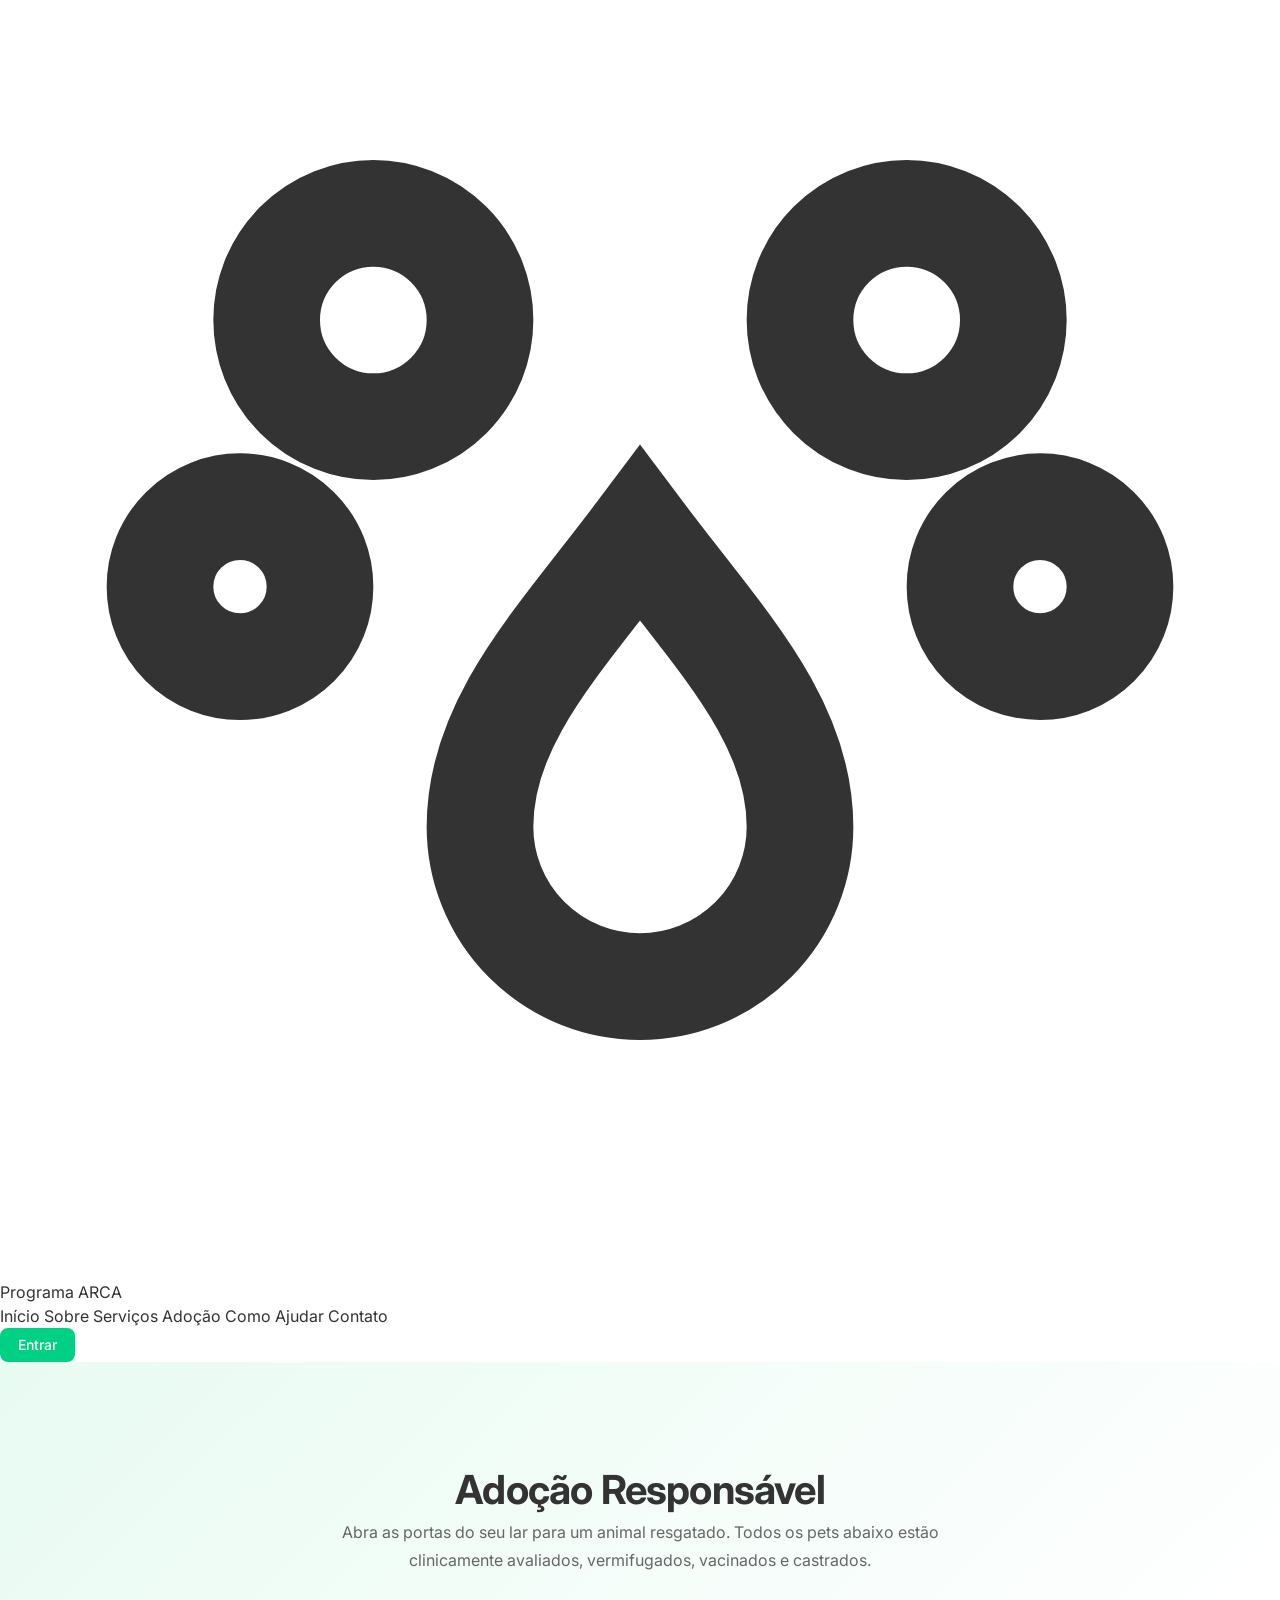
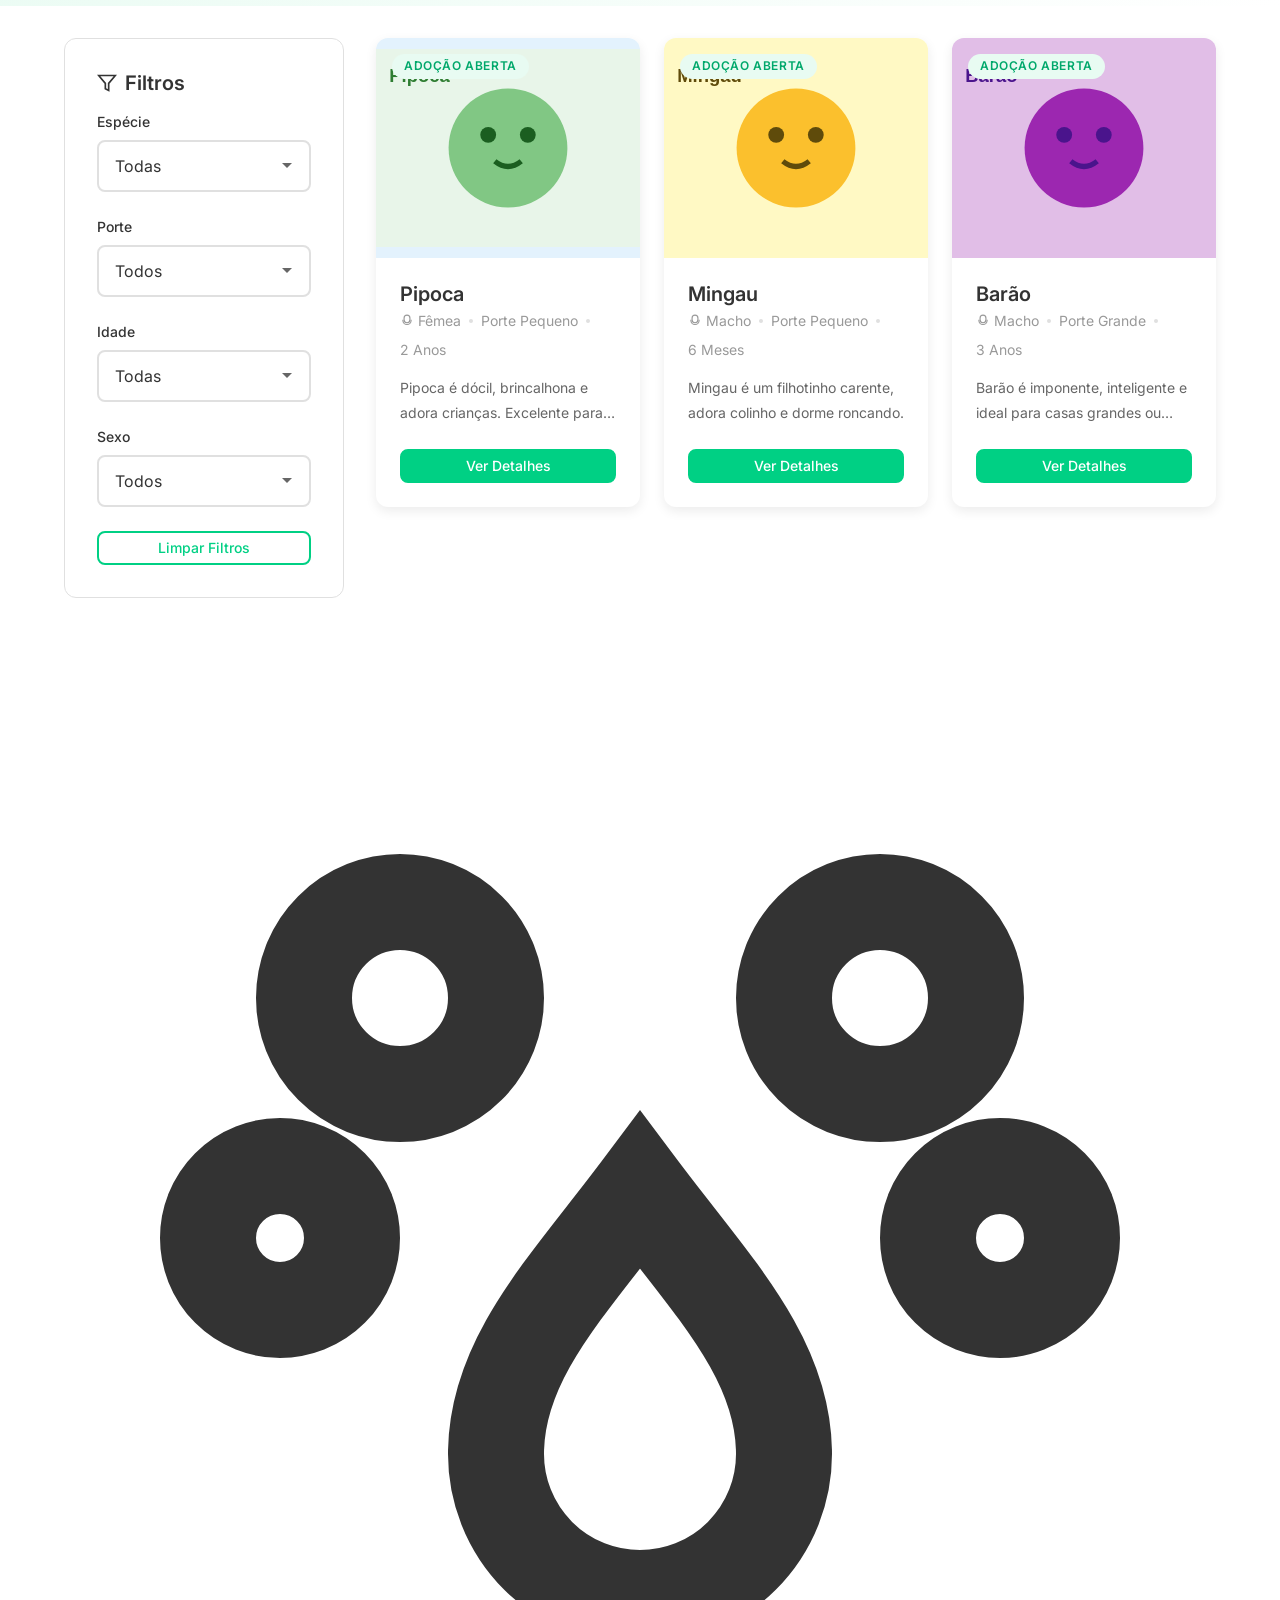
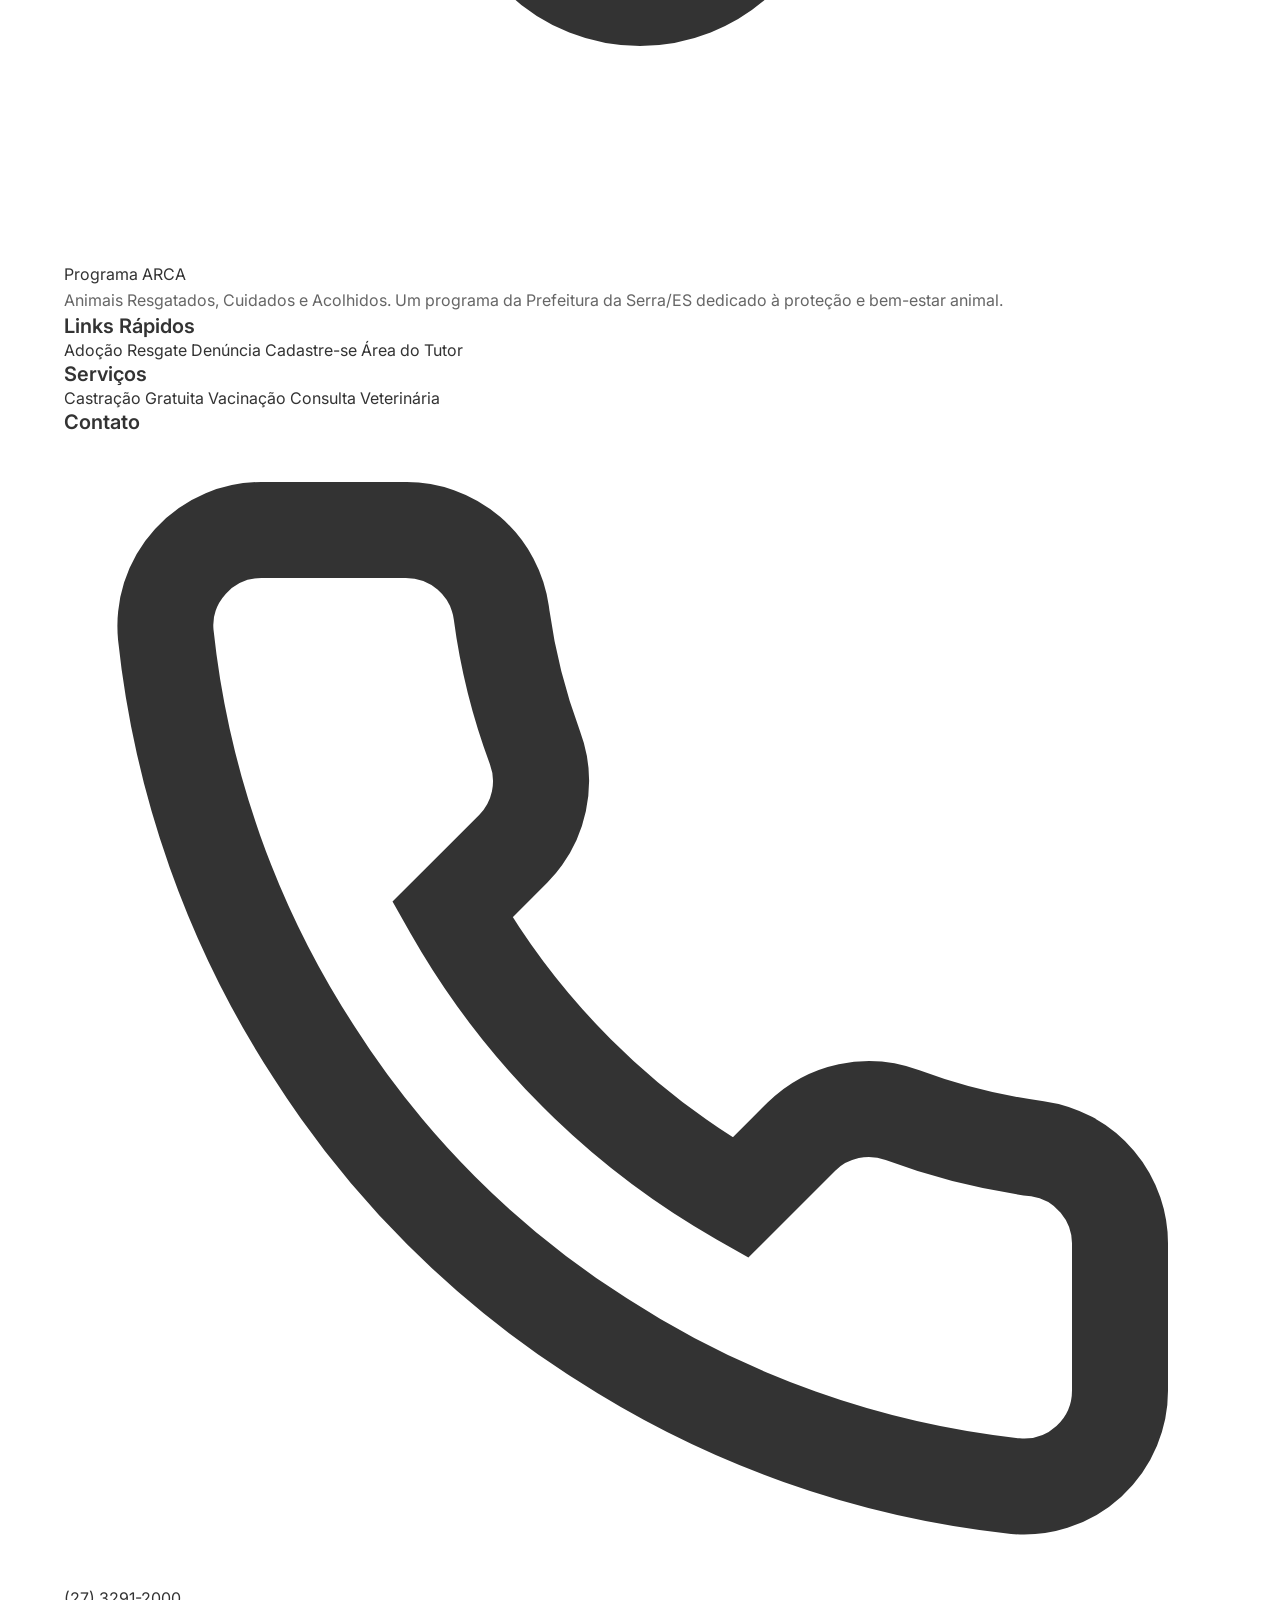
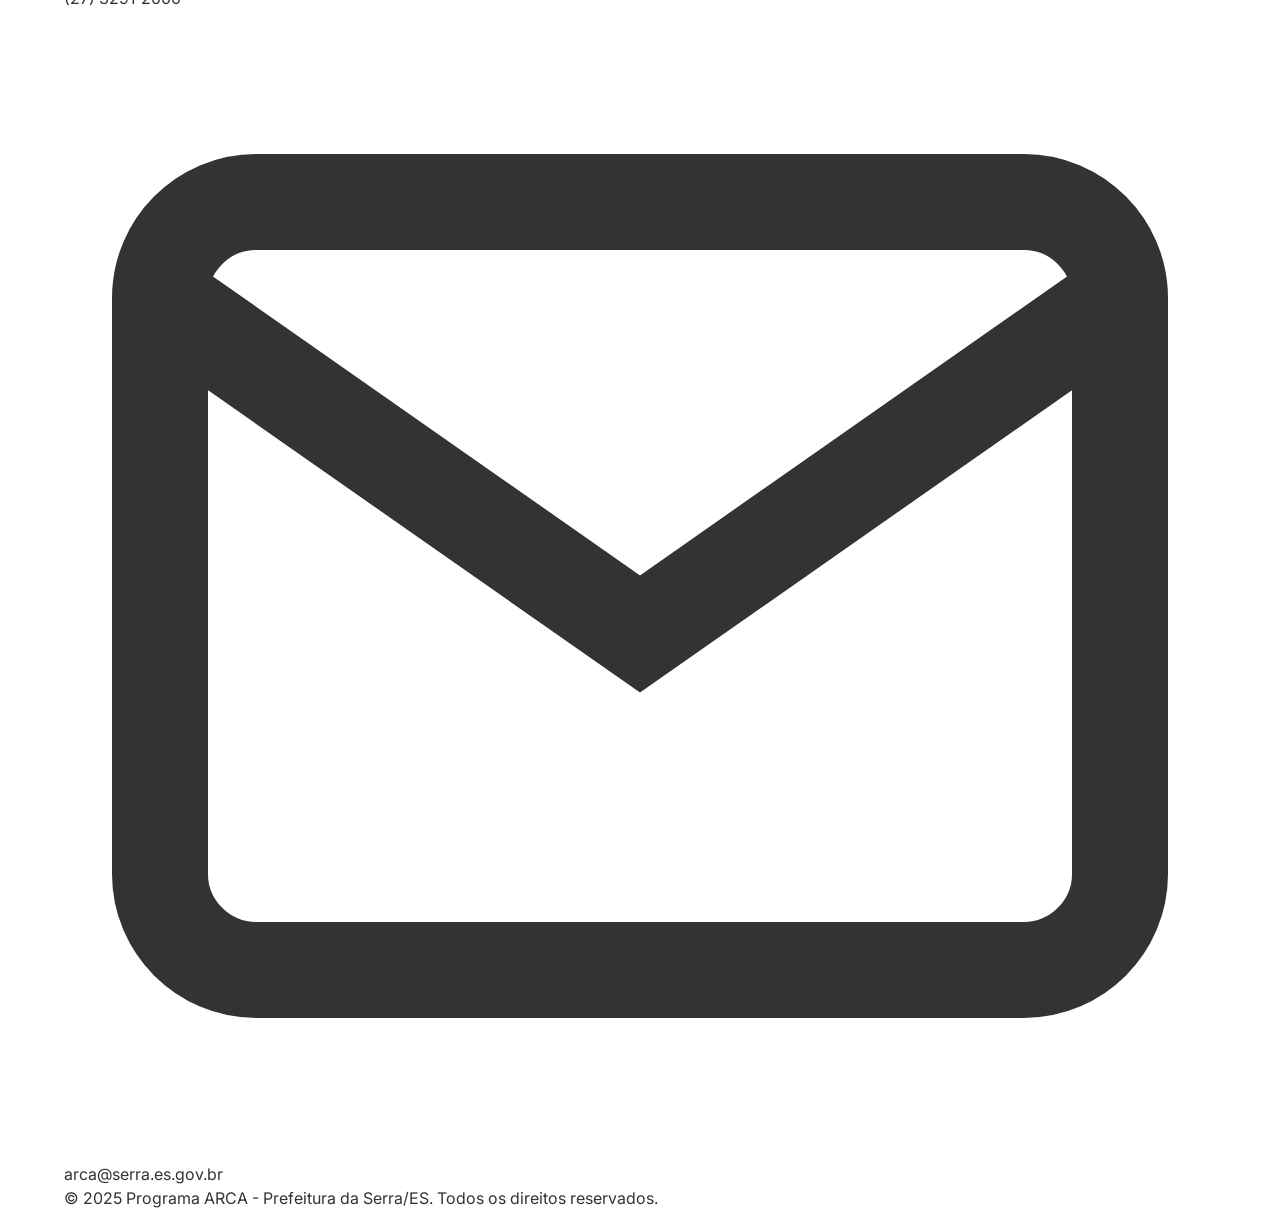
==== adocao.html @ 08a7143a "." ====
<!DOCTYPE html>
<html lang="pt-BR">
<head>
  <meta charset="UTF-8">
  <meta name="viewport" content="width=device-width, initial-scale=1.0">
  <meta name="description" content="Encontre seu novo melhor amigo no Programa ARCA. Veja cães e gatos disponíveis para adoção responsável na Serra/ES.">
  <title>Adoção Responsável - Programa ARCA</title>

  <!-- Google Fonts -->
  <link rel="preconnect" href="https://fonts.googleapis.com">
  <link rel="preconnect" href="https://fonts.gstatic.com" crossorigin>
  <link href="https://fonts.googleapis.com/css2?family=Inter:wght@300;400;500;600;700;800&display=swap" rel="stylesheet">

  <!-- Stylesheets -->
  <link rel="stylesheet" href="css/style.css">
  <link rel="stylesheet" href="css/components.css">
  <link rel="stylesheet" href="css/responsive.css">

  <style>
    /* Custom styles for adoption catalog */
    .adoption-hero {
      padding-top: calc(var(--header-height) + var(--space-xl));
      padding-bottom: var(--space-xl);
      background: linear-gradient(135deg, var(--color-primary-50) 0%, #FFFFFF 100%);
      text-align: center;
    }

    .adoption-container {
      display: flex;
      gap: var(--space-xl);
      padding: var(--space-xl) 0;
    }

    .adoption-sidebar {
      width: 280px;
      flex-shrink: 0;
      position: sticky;
      top: calc(var(--header-height) + var(--space-md));
      height: fit-content;
    }

    .adoption-main {
      flex: 1;
    }

    .adoption-grid {
      display: grid;
      grid-template-columns: repeat(3, 1fr);
      gap: var(--space-lg);
    }

    /* Modal Gallery */
    .modal-gallery {
      display: grid;
      grid-template-columns: 3fr 1fr;
      gap: var(--space-md);
      margin-bottom: var(--space-lg);
    }

    .modal-gallery__main img {
      width: 100%;
      height: 320px;
      object-fit: cover;
      border-radius: var(--radius-lg);
    }

    .modal-gallery__thumbs {
      display: flex;
      flex-direction: column;
      gap: var(--space-sm);
    }

    .modal-gallery__thumb {
      width: 100%;
      height: 72px;
      object-fit: cover;
      border-radius: var(--radius-md);
      cursor: pointer;
      border: 2px solid transparent;
      transition: border-color var(--transition-fast);
    }

    .modal-gallery__thumb:hover,
    .modal-gallery__thumb.active {
      border-color: var(--color-primary);
    }

    .modal-pet-details {
      display: flex;
      flex-direction: column;
      gap: var(--space-xs);
      margin-bottom: var(--space-lg);
    }

    .modal-pet-tags {
      display: flex;
      gap: var(--space-sm);
      margin-top: var(--space-xs);
    }

    @media (max-width: 1024px) {
      .adoption-grid {
        grid-template-columns: repeat(2, 1fr);
      }
    }

    @media (max-width: 768px) {
      .adoption-container {
        flex-direction: column;
      }
      .adoption-sidebar {
        width: 100%;
        position: static;
      }
      .adoption-grid {
        grid-template-columns: 1fr;
      }
    }
  </style>
</head>
<body>

  <!-- ==================== NAVBAR ==================== -->
  <nav class="nav scrolled" id="navbar" aria-label="Navegação principal">
    <div class="nav__container">
      <a href="index.html" class="nav__logo" aria-label="Programa ARCA - Página Inicial">
        <div class="nav__logo-icon">
          <svg viewBox="0 0 24 24" fill="none" stroke="currentColor" stroke-width="2">
            <path d="M12 10c-1.5 2-3 3.5-3 5.5a3 3 0 1 0 6 0c0-2-1.5-3.5-3-5.5z"/>
            <circle cx="7" cy="6" r="2"/><circle cx="17" cy="6" r="2"/>
            <circle cx="4.5" cy="11" r="1.5"/><circle cx="19.5" cy="11" r="1.5"/>
          </svg>
        </div>
        Programa <span>ARCA</span>
      </a>

      <div class="nav__menu" id="navMenu" role="navigation">
        <a href="index.html" class="nav__link">Início</a>
        <a href="index.html#sobre" class="nav__link">Sobre</a>
        <a href="index.html#servicos" class="nav__link">Serviços</a>
        <a href="adocao.html" class="nav__link active">Adoção</a>
        <a href="index.html#como-ajudar" class="nav__link">Como Ajudar</a>
        <a href="index.html#contato" class="nav__link">Contato</a>
      </div>

      <div class="nav__actions">
        <a href="login.html" class="btn btn-primary btn-sm" id="btnEntrar">Entrar</a>
        <button class="nav__hamburger" id="hamburgerBtn" aria-label="Abrir menu" aria-expanded="false">
          <span></span>
          <span></span>
          <span></span>
        </button>
      </div>
    </div>
    <div class="nav__menu-overlay" id="menuOverlay"></div>
  </nav>

  <!-- ==================== HERO ==================== -->
  <section class="adoption-hero">
    <div class="container animate-fade-in-up">
      <h1 style="font-size: 2.5rem; margin-bottom: var(--space-xs);">Adoção Responsável</h1>
      <p style="color: var(--color-text-light); max-width: 600px; margin: 0 auto;">
        Abra as portas do seu lar para um animal resgatado. Todos os pets abaixo estão clinicamente avaliados, vermifugados, vacinados e castrados.
      </p>
    </div>
  </section>

  <!-- ==================== ADOPTION CATALOG ==================== -->
  <div class="container">
    <div class="adoption-container">
      
      <!-- FILTERS SIDEBAR -->
      <aside class="adoption-sidebar">
        <div class="card card--bordered">
          <h3 style="font-size: 1.25rem; margin-bottom: var(--space-md); display: flex; align-items: center; gap: 8px;">
            <svg viewBox="0 0 24 24" fill="none" stroke="currentColor" stroke-width="2" width="20" height="20"><polygon points="22 3 2 3 10 12.46 10 19 14 21 14 12.46 22 3"/></svg>
            Filtros
          </h3>

          <form id="filterForm">
            <!-- Espécie -->
            <div class="form-group">
              <label for="filterSpecies" class="form-label">Espécie</label>
              <select id="filterSpecies" class="form-select">
                <option value="">Todas</option>
                <option value="Cão">Cães</option>
                <option value="Gato">Gatos</option>
              </select>
            </div>

            <!-- Porte -->
            <div class="form-group">
              <label for="filterSize" class="form-label">Porte</label>
              <select id="filterSize" class="form-select">
                <option value="">Todos</option>
                <option value="Pequeno">Pequeno</option>
                <option value="Médio">Médio</option>
                <option value="Grande">Grande</option>
              </select>
            </div>

            <!-- Idade -->
            <div class="form-group">
              <label for="filterAge" class="form-label">Idade</label>
              <select id="filterAge" class="form-select">
                <option value="">Todas</option>
                <option value="Filhote">Filhote (até 1 ano)</option>
                <option value="Adulto">Adulto (1 a 7 anos)</option>
                <option value="Idoso">Sênior (mais de 7 anos)</option>
              </select>
            </div>

            <!-- Sexo -->
            <div class="form-group">
              <label for="filterGender" class="form-label">Sexo</label>
              <select id="filterGender" class="form-select">
                <option value="">Todos</option>
                <option value="Macho">Macho</option>
                <option value="Fêmea">Fêmea</option>
              </select>
            </div>

            <button type="button" id="clearFiltersBtn" class="btn btn-outline btn-block btn-sm">
              Limpar Filtros
            </button>
          </form>
        </div>
      </aside>

      <!-- PETS LIST -->
      <main class="adoption-main">
        <div class="adoption-grid" id="petGrid">
          <!-- Mock Pet 1 -->
          <div class="pet-card reveal" data-species="Cão" data-size="Pequeno" data-age="Adulto" data-gender="Fêmea">
            <div class="pet-card__image-wrapper">
              <span class="badge badge--success pet-card__badge">Adoção Aberta</span>
              <!-- Embedded SVG Dog illustration placeholder for visual excellence -->
              <svg class="pet-card__image" viewBox="0 0 200 150" style="background: #E3F2FD;" width="100%">
                <rect width="100%" height="100%" fill="#E8F5E9"/>
                <circle cx="100" cy="75" r="45" fill="#81C784"/>
                <!-- Pet Face sketch -->
                <circle cx="85" cy="65" r="6" fill="#1B5E20"/>
                <circle cx="115" cy="65" r="6" fill="#1B5E20"/>
                <path d="M90 85 q10 8 20 0" stroke="#1B5E20" stroke-width="4" fill="none"/>
                <text x="10" y="25" fill="#2E7D32" font-family="sans-serif" font-weight="bold" font-size="14">Pipoca</text>
              </svg>
            </div>
            <div class="pet-card__body">
              <h3 class="pet-card__name">Pipoca</h3>
              <div class="pet-card__info">
                <div class="pet-card__info-item">
                  <svg viewBox="0 0 24 24" fill="none" stroke="currentColor" stroke-width="2"><path d="M12 2a5 5 0 0 0-5 5v3a5 5 0 0 0 10 0V7a5 5 0 0 0-5-5z"/><path d="M19 10v1a7 7 0 0 1-14 0v-1"/></svg>
                  <span>Fêmea</span>
                </div>
                <div class="pet-card__info-divider"></div>
                <div class="pet-card__info-item"><span>Porte Pequeno</span></div>
                <div class="pet-card__info-divider"></div>
                <div class="pet-card__info-item"><span>2 Anos</span></div>
              </div>
              <p class="pet-card__desc">Pipoca é dócil, brincalhona e adora crianças. Excelente para apartamentos.</p>
              <div class="pet-card__footer">
                <button class="btn btn-primary btn-block btn-sm" onclick="showPetDetails('Pipoca', 'Cão', 'Fêmea', 'Pequeno', '2 anos', 'Dócil e sociável', 'Pipoca é extremamente ativa, adora correr no parque e se dá muito bem com outros animais de estimação. Ela foi resgatada no Parque Residencial Laranjeiras e espera uma família amorosa.')">
                  Ver Detalhes
                </button>
              </div>
            </div>
          </div>

          <!-- Mock Pet 2 -->
          <div class="pet-card reveal" data-species="Gato" data-size="Pequeno" data-age="Filhote" data-gender="Macho">
            <div class="pet-card__image-wrapper">
              <span class="badge badge--success pet-card__badge">Adoção Aberta</span>
              <svg class="pet-card__image" viewBox="0 0 200 150" style="background: #FFF9C4;" width="100%">
                <rect width="100%" height="100%" fill="#FFF9C4"/>
                <circle cx="100" cy="75" r="45" fill="#FBC02D"/>
                <circle cx="85" cy="65" r="6" fill="#5F4B0B"/>
                <circle cx="115" cy="65" r="6" fill="#5F4B0B"/>
                <path d="M90 85 q10 8 20 0" stroke="#5F4B0B" stroke-width="4" fill="none"/>
                <text x="10" y="25" fill="#5F4B0B" font-family="sans-serif" font-weight="bold" font-size="14">Mingau</text>
              </svg>
            </div>
            <div class="pet-card__body">
              <h3 class="pet-card__name">Mingau</h3>
              <div class="pet-card__info">
                <div class="pet-card__info-item">
                  <svg viewBox="0 0 24 24" fill="none" stroke="currentColor" stroke-width="2"><path d="M12 2a5 5 0 0 0-5 5v3a5 5 0 0 0 10 0V7a5 5 0 0 0-5-5z"/><path d="M19 10v1a7 7 0 0 1-14 0v-1"/></svg>
                  <span>Macho</span>
                </div>
                <div class="pet-card__info-divider"></div>
                <div class="pet-card__info-item"><span>Porte Pequeno</span></div>
                <div class="pet-card__info-divider"></div>
                <div class="pet-card__info-item"><span>6 Meses</span></div>
              </div>
              <p class="pet-card__desc">Mingau é um filhotinho carente, adora colinho e dorme roncando.</p>
              <div class="pet-card__footer">
                <button class="btn btn-primary btn-block btn-sm" onclick="showPetDetails('Mingau', 'Gato', 'Macho', 'Pequeno', '6 meses', 'Carinhoso e brincalhão', 'Mingau foi abandonado perto da Prefeitura e acolhido pela equipe. Ele ama brinquedos de barbante e sachê de salmão.')">
                  Ver Detalhes
                </button>
              </div>
            </div>
          </div>

          <!-- Mock Pet 3 -->
          <div class="pet-card reveal" data-species="Cão" data-size="Grande" data-age="Adulto" data-gender="Macho">
            <div class="pet-card__image-wrapper">
              <span class="badge badge--success pet-card__badge">Adoção Aberta</span>
              <svg class="pet-card__image" viewBox="0 0 200 150" style="background: #E1BEE7;" width="100%">
                <rect width="100%" height="100%" fill="#E1BEE7"/>
                <circle cx="100" cy="75" r="45" fill="#9C27B0"/>
                <circle cx="85" cy="65" r="6" fill="#4A148C"/>
                <circle cx="115" cy="65" r="6" fill="#4A148C"/>
                <path d="M90 85 q10 8 20 0" stroke="#4A148C" stroke-width="4" fill="none"/>
                <text x="10" y="25" fill="#4A148C" font-family="sans-serif" font-weight="bold" font-size="14">Barão</text>
              </svg>
            </div>
            <div class="pet-card__body">
              <h3 class="pet-card__name">Barão</h3>
              <div class="pet-card__info">
                <div class="pet-card__info-item">
                  <svg viewBox="0 0 24 24" fill="none" stroke="currentColor" stroke-width="2"><path d="M12 2a5 5 0 0 0-5 5v3a5 5 0 0 0 10 0V7a5 5 0 0 0-5-5z"/><path d="M19 10v1a7 7 0 0 1-14 0v-1"/></svg>
                  <span>Macho</span>
                </div>
                <div class="pet-card__info-divider"></div>
                <div class="pet-card__info-item"><span>Porte Grande</span></div>
                <div class="pet-card__info-divider"></div>
                <div class="pet-card__info-item"><span>3 Anos</span></div>
              </div>
              <p class="pet-card__desc">Barão é imponente, inteligente e ideal para casas grandes ou chácaras. Muito protetor.</p>
              <div class="pet-card__footer">
                <button class="btn btn-primary btn-block btn-sm" onclick="showPetDetails('Barão', 'Cão', 'Macho', 'Grande', '3 anos', 'Protetor e leal', 'Barão é dócil com a família, mas muito atento. Ele precisa de espaço para correr e gastar energia.')">
                  Ver Detalhes
                </button>
              </div>
            </div>
          </div>
        </div>
      </main>

    </div>
  </div>

  <!-- ==================== DETAIL PET MODAL ==================== -->
  <div class="modal-overlay" id="petModal">
    <div class="modal modal--lg">
      <div class="modal__header">
        <h3 class="modal__title" id="modalPetName">Pipoca</h3>
        <button class="modal__close" data-modal-close="petModal" aria-label="Fechar modal">&times;</button>
      </div>
      <div class="modal__body">
        <!-- Gallery -->
        <div class="modal-gallery">
          <div class="modal-gallery__main">
            <!-- Simulated premium pet illustration -->
            <svg id="modalPetIllustration" viewBox="0 0 400 300" style="background: #E8F5E9; border-radius: var(--radius-lg); width: 100%; height: 300px;">
              <rect width="100%" height="100%" fill="#E8F5E9"/>
              <circle cx="200" cy="150" r="80" fill="#81C784"/>
              <circle cx="170" cy="130" r="10" fill="#1B5E20"/>
              <circle cx="230" cy="130" r="10" fill="#1B5E20"/>
              <path d="M180 170 q20 15 40 0" stroke="#1B5E20" stroke-width="6" fill="none"/>
            </svg>
          </div>
          <div class="modal-gallery__thumbs">
            <svg class="modal-gallery__thumb active" viewBox="0 0 100 80" style="background: #C8F5E5;"><circle cx="50" cy="40" r="20" fill="#00D084"/></svg>
            <svg class="modal-gallery__thumb" viewBox="0 0 100 80" style="background: #C8F5E5;"><circle cx="50" cy="40" r="20" fill="#00A86B"/></svg>
            <svg class="modal-gallery__thumb" viewBox="0 0 100 80" style="background: #C8F5E5;"><circle cx="50" cy="40" r="20" fill="#5B9FED"/></svg>
          </div>
        </div>

        <!-- Info details -->
        <div class="modal-pet-details">
          <div class="modal-pet-tags">
            <span class="badge badge--info" id="modalPetSpecies">Espécie: Cão</span>
            <span class="badge badge--success" id="modalPetGender">Sexo: Fêmea</span>
            <span class="badge badge--warning" id="modalPetSize">Porte: Pequeno</span>
            <span class="badge badge--neutral" id="modalPetAge">Idade: 2 Anos</span>
          </div>
          <p style="margin-top: var(--space-md); font-weight: var(--font-weight-semibold);" id="modalPetBehavior">Temperamento: Brincalhão</p>
          <p id="modalPetLongDesc" style="color: var(--color-text-light); line-height: 1.6;">
            Pipoca é dócil, brincalhona e adora crianças. Excelente para apartamentos. Ela foi resgatada no Parque Residencial Laranjeiras.
          </p>
        </div>

        <hr style="border: 0; border-top: 1px solid var(--color-border-light); margin-bottom: var(--space-lg);">

        <!-- Lead Form -->
        <form id="interestForm" novalidate>
          <h4 style="margin-bottom: var(--space-md);">Manifestar Interesse na Adoção</h4>
          
          <div class="form-row">
            <div class="form-group">
              <label for="interestName" class="form-label">Seu Nome Completo <span class="required">*</span></label>
              <input type="text" id="interestName" class="form-input" placeholder="Seu nome" required>
              <div class="form-error"></div>
            </div>
            <div class="form-group">
              <label for="interestPhone" class="form-label">Telefone de Contato <span class="required">*</span></label>
              <input type="text" id="interestPhone" data-validate="phone" class="form-input" placeholder="(27) 99999-9999" required>
              <div class="form-error"></div>
            </div>
          </div>

          <div class="form-group">
            <label for="interestMessage" class="form-label">Por que você quer adotar este animal? <span class="required">*</span></label>
            <textarea id="interestMessage" class="form-textarea" placeholder="Conte-nos um pouco sobre você e a futura casa do pet..." required></textarea>
            <div class="form-error"></div>
          </div>

          <button type="submit" class="btn btn-primary btn-block btn-lg" id="submitInterestBtn">
            Enviar Solicitação de Interesse
          </button>
        </form>
      </div>
    </div>
  </div>

  <!-- ==================== FOOTER ==================== -->
  <footer class="footer" id="contato" style="margin-top: var(--space-4xl);">
    <div class="container">
      <div class="footer__grid">
        <div class="footer__brand">
          <a href="index.html" class="footer__logo">
            <div class="footer__logo-icon">
              <svg viewBox="0 0 24 24" fill="none" stroke="currentColor" stroke-width="2">
                <path d="M12 10c-1.5 2-3 3.5-3 5.5a3 3 0 1 0 6 0c0-2-1.5-3.5-3-5.5z"/>
                <circle cx="7" cy="6" r="2"/><circle cx="17" cy="6" r="2"/>
                <circle cx="4.5" cy="11" r="1.5"/><circle cx="19.5" cy="11" r="1.5"/>
              </svg>
            </div>
            Programa ARCA
          </a>
          <p class="footer__desc">
            Animais Resgatados, Cuidados e Acolhidos. Um programa da Prefeitura da Serra/ES dedicado à proteção e bem-estar animal.
          </p>
        </div>
        <div>
          <h4 class="footer__heading">Links Rápidos</h4>
          <div class="footer__links">
            <a href="adocao.html" class="footer__link">Adoção</a>
            <a href="resgate.html" class="footer__link">Resgate</a>
            <a href="denuncia.html" class="footer__link">Denúncia</a>
            <a href="cadastro.html" class="footer__link">Cadastre-se</a>
            <a href="login.html" class="footer__link">Área do Tutor</a>
          </div>
        </div>
        <div>
          <h4 class="footer__heading">Serviços</h4>
          <div class="footer__links">
            <a href="agendamento.html" class="footer__link">Castração Gratuita</a>
            <a href="#" class="footer__link">Vacinação</a>
            <a href="#" class="footer__link">Consulta Veterinária</a>
          </div>
        </div>
        <div>
          <h4 class="footer__heading">Contato</h4>
          <div class="footer__contact-item">
            <svg viewBox="0 0 24 24" fill="none" stroke="currentColor" stroke-width="2"><path d="M22 16.92v3a2 2 0 0 1-2.18 2 19.79 19.79 0 0 1-8.63-3.07 19.5 19.5 0 0 1-6-6 19.79 19.79 0 0 1-3.07-8.67A2 2 0 0 1 4.11 2h3a2 2 0 0 1 2 1.72 12.84 12.84 0 0 0 .7 2.81 2 2 0 0 1-.45 2.11L8.09 9.91a16 16 0 0 0 6 6l1.27-1.27a2 2 0 0 1 2.11-.45 12.84 12.84 0 0 0 2.81.7A2 2 0 0 1 22 16.92z"/></svg>
            <span>(27) 3291-2000</span>
          </div>
          <div class="footer__contact-item">
            <svg viewBox="0 0 24 24" fill="none" stroke="currentColor" stroke-width="2"><path d="M4 4h16c1.1 0 2 .9 2 2v12c0 1.1-.9 2-2 2H4c-1.1 0-2-.9-2-2V6c0-1.1.9-2 2-2z"/><polyline points="22,6 12,13 2,6"/></svg>
            <span>arca@serra.es.gov.br</span>
          </div>
        </div>
      </div>
      <div class="footer__bottom">
        <span>&copy; 2025 Programa ARCA - Prefeitura da Serra/ES. Todos os direitos reservados.</span>
      </div>
    </div>
  </footer>

  <!-- Toast Container -->
  <div class="toast-container" id="toastContainer"></div>

  <!-- Scripts -->
  <script src="js/utils.js"></script>
  <script src="js/validation.js"></script>
  <script src="js/main.js"></script>

  <script>
    // Show Pet Details dynamically
    function showPetDetails(name, species, gender, size, age, behavior, longDesc) {
      document.getElementById('modalPetName').textContent = name;
      document.getElementById('modalPetSpecies').textContent = 'Espécie: ' + species;
      document.getElementById('modalPetGender').textContent = 'Sexo: ' + gender;
      document.getElementById('modalPetSize').textContent = 'Porte: ' + size;
      document.getElementById('modalPetAge').textContent = 'Idade: ' + age;
      document.getElementById('modalPetBehavior').textContent = 'Temperamento: ' + behavior;
      document.getElementById('modalPetLongDesc').textContent = longDesc;

      // Adjust illustration colors based on species
      const modalIllustration = document.getElementById('modalPetIllustration');
      if (species === 'Gato') {
        modalIllustration.style.background = '#FFF9C4';
        modalIllustration.innerHTML = `
          <rect width="100%" height="100%" fill="#FFF9C4"/>
          <circle cx="200" cy="150" r="80" fill="#FBC02D"/>
          <circle cx="170" cy="130" r="10" fill="#5F4B0B"/>
          <circle cx="230" cy="130" r="10" fill="#5F4B0B"/>
          <path d="M180 170 q20 15 40 0" stroke="#5F4B0B" stroke-width="6" fill="none"/>
        `;
      } else {
        modalIllustration.style.background = '#E8F5E9';
        modalIllustration.innerHTML = `
          <rect width="100%" height="100%" fill="#E8F5E9"/>
          <circle cx="200" cy="150" r="80" fill="#81C784"/>
          <circle cx="170" cy="130" r="10" fill="#1B5E20"/>
          <circle cx="230" cy="130" r="10" fill="#1B5E20"/>
          <path d="M180 170 q20 15 40 0" stroke="#1B5E20" stroke-width="6" fill="none"/>
        `;
      }

      window.openModal('petModal');
    }

    document.addEventListener('DOMContentLoaded', () => {
      // Restore logged user for details form
      const loggedUser = Utils.Storage.get('arca_user');
      if (loggedUser) {
        document.getElementById('interestName').value = loggedUser.name || '';
        document.getElementById('interestPhone').value = loggedUser.phone || '';
      }

      // Setup validations
      const interestForm = document.getElementById('interestForm');
      if (interestForm) {
        Validation.setupFormValidation(interestForm);
        
        interestForm.addEventListener('submit', (e) => {
          e.preventDefault();
          if (Validation.validateForm(interestForm)) {
            const submitBtn = document.getElementById('submitInterestBtn');
            submitBtn.classList.add('loading');

            setTimeout(() => {
              submitBtn.classList.remove('loading');
              window.closeModal('petModal');
              interestForm.reset();
              if (window.showToast) window.showToast('Solicitação de adoção enviada! Nossa equipe entrará em contato.', 'success');
            }, 1800);
          } else {
            if (window.showToast) window.showToast('Por favor, verifique se todos os campos estão preenchidos.', 'error');
          }
        });
      }

      // Filter catalog logic
      const filterSpecies = document.getElementById('filterSpecies');
      const filterSize = document.getElementById('filterSize');
      const filterAge = document.getElementById('filterAge');
      const filterGender = document.getElementById('filterGender');
      const clearFiltersBtn = document.getElementById('clearFiltersBtn');
      const petCards = document.querySelectorAll('.pet-card');

      function filterCatalog() {
        const species = filterSpecies.value.toLowerCase();
        const size = filterSize.value.toLowerCase();
        const age = filterAge.value.toLowerCase();
        const gender = filterGender.value.toLowerCase();

        petCards.forEach(card => {
          const cardSpecies = card.getAttribute('data-species').toLowerCase();
          const cardSize = card.getAttribute('data-size').toLowerCase();
          const cardAge = card.getAttribute('data-age').toLowerCase();
          const cardGender = card.getAttribute('data-gender').toLowerCase();

          let match = true;
          if (species && cardSpecies !== species) match = false;
          if (size && cardSize !== size) match = false;
          if (age && cardAge !== age) match = false;
          if (gender && cardGender !== gender) match = false;

          card.style.display = match ? '' : 'none';
        });
      }

      [filterSpecies, filterSize, filterAge, filterGender].forEach(el => {
        el.addEventListener('change', filterCatalog);
      });

      if (clearFiltersBtn) {
        clearFiltersBtn.addEventListener('click', () => {
          filterSpecies.value = '';
          filterSize.value = '';
          filterAge.value = '';
          filterGender.value = '';
          filterCatalog();
        });
      }
    });
  </script>
</body>
</html>
---- css/style.css ----
/* =============================================
   PROGRAMA ARCA - Design System / Global Styles
   ============================================= */

/* ---------- Google Fonts ---------- */
@import url('https://fonts.googleapis.com/css2?family=Inter:wght@300;400;500;600;700;800&display=swap');

/* ---------- CSS Variables ---------- */
:root {
  /* Primary Colors */
  --color-primary: #00D084;
  --color-primary-dark: #00A86B;
  --color-primary-light: #C8F5E5;
  --color-primary-50: #E8FBF2;

  /* Secondary Colors */
  --color-secondary: #5B9FED;
  --color-secondary-dark: #3A7FD5;
  --color-secondary-light: #E3F2FD;

  /* Neutrals */
  --color-text: #333333;
  --color-text-light: #666666;
  --color-text-muted: #999999;
  --color-bg: #FFFFFF;
  --color-bg-light: #F5F5F5;
  --color-bg-alt: #FAFAFA;
  --color-border: #E0E0E0;
  --color-border-light: #F0F0F0;

  /* Status Colors */
  --color-success: #00D084;
  --color-warning: #FFB020;
  --color-error: #E53E3E;
  --color-info: #5B9FED;

  /* Urgent */
  --color-danger: #E53E3E;
  --color-danger-dark: #C53030;
  --color-danger-light: #FFF5F5;

  /* Typography */
  --font-family: 'Inter', 'Segoe UI', system-ui, -apple-system, sans-serif;
  --font-size-xs: 0.75rem;    /* 12px */
  --font-size-sm: 0.875rem;   /* 14px */
  --font-size-base: 1rem;     /* 16px */
  --font-size-lg: 1.125rem;   /* 18px */
  --font-size-xl: 1.25rem;    /* 20px */
  --font-size-2xl: 1.5rem;    /* 24px */
  --font-size-3xl: 2.25rem;   /* 36px */
  --font-size-4xl: 3rem;      /* 48px */

  --font-weight-light: 300;
  --font-weight-regular: 400;
  --font-weight-medium: 500;
  --font-weight-semibold: 600;
  --font-weight-bold: 700;
  --font-weight-extrabold: 800;

  --line-height-tight: 1.2;
  --line-height-normal: 1.5;
  --line-height-relaxed: 1.75;

  /* Spacing */
  --space-xs: 4px;
  --space-sm: 8px;
  --space-md: 16px;
  --space-lg: 24px;
  --space-xl: 32px;
  --space-2xl: 48px;
  --space-3xl: 64px;
  --space-4xl: 80px;
  --space-section: 80px;

  /* Border Radius */
  --radius-sm: 4px;
  --radius-md: 8px;
  --radius-lg: 12px;
  --radius-xl: 16px;
  --radius-2xl: 24px;
  --radius-full: 9999px;

  /* Shadows */
  --shadow-sm: 0 1px 3px rgba(0, 0, 0, 0.06);
  --shadow-md: 0 4px 12px rgba(0, 0, 0, 0.08);
  --shadow-lg: 0 8px 24px rgba(0, 0, 0, 0.12);
  --shadow-xl: 0 12px 40px rgba(0, 0, 0, 0.16);

  /* Transitions */
  --transition-fast: 150ms ease;
  --transition-base: 250ms ease;
  --transition-slow: 400ms ease;

  /* Z-index layers */
  --z-dropdown: 100;
  --z-sticky: 200;
  --z-overlay: 300;
  --z-modal: 400;
  --z-toast: 500;

  /* Layout */
  --container-max: 1200px;
  --sidebar-width: 260px;
  --header-height: 72px;
}

/* ---------- Reset / Normalize ---------- */
*,
*::before,
*::after {
  margin: 0;
  padding: 0;
  box-sizing: border-box;
}

html {
  font-size: 16px;
  scroll-behavior: smooth;
  -webkit-text-size-adjust: 100%;
}

body {
  font-family: var(--font-family);
  font-size: var(--font-size-base);
  font-weight: var(--font-weight-regular);
  line-height: var(--line-height-normal);
  color: var(--color-text);
  background-color: var(--color-bg);
  -webkit-font-smoothing: antialiased;
  -moz-osx-font-smoothing: grayscale;
  overflow-x: hidden;
}

img,
picture,
video,
canvas,
svg {
  display: block;
  max-width: 100%;
}

input,
button,
textarea,
select {
  font: inherit;
  color: inherit;
}

a {
  color: inherit;
  text-decoration: none;
}

ul,
ol {
  list-style: none;
}

button {
  cursor: pointer;
  border: none;
  background: none;
}

table {
  border-collapse: collapse;
  border-spacing: 0;
}

/* Remove default input appearance */
input[type="number"] {
  -moz-appearance: textfield;
}
input[type="number"]::-webkit-outer-spin-button,
input[type="number"]::-webkit-inner-spin-button {
  -webkit-appearance: none;
  margin: 0;
}

/* ---------- Typography ---------- */
h1, h2, h3, h4, h5, h6 {
  font-weight: var(--font-weight-bold);
  line-height: var(--line-height-tight);
  color: var(--color-text);
}

h1 {
  font-size: var(--font-size-4xl);
  letter-spacing: -0.02em;
}

h2 {
  font-size: var(--font-size-3xl);
  letter-spacing: -0.01em;
}

h3 {
  font-size: var(--font-size-2xl);
  font-weight: var(--font-weight-semibold);
}

h4 {
  font-size: var(--font-size-xl);
  font-weight: var(--font-weight-semibold);
}

h5 {
  font-size: var(--font-size-lg);
  font-weight: var(--font-weight-medium);
}

h6 {
  font-size: var(--font-size-base);
  font-weight: var(--font-weight-medium);
}

p {
  margin-bottom: var(--space-md);
  color: var(--color-text-light);
  line-height: var(--line-height-relaxed);
}

p:last-child {
  margin-bottom: 0;
}

strong {
  font-weight: var(--font-weight-semibold);
}

small {
  font-size: var(--font-size-sm);
}

/* ---------- Links ---------- */
a.link {
  color: var(--color-primary);
  text-decoration: none;
  font-weight: var(--font-weight-medium);
  transition: color var(--transition-fast);
}

a.link:hover {
  color: var(--color-primary-dark);
  text-decoration: underline;
}

a.link:focus-visible {
  outline: 2px solid var(--color-primary);
  outline-offset: 2px;
  border-radius: var(--radius-sm);
}

/* ---------- Layout Utilities ---------- */
.container {
  width: 100%;
  max-width: var(--container-max);
  margin: 0 auto;
  padding: 0 var(--space-lg);
}

.section {
  padding: var(--space-section) 0;
}

.section--alt {
  background-color: var(--color-bg-light);
}

.section--primary-light {
  background-color: var(--color-primary-50);
}

.section__header {
  text-align: center;
  margin-bottom: var(--space-2xl);
}

.section__title {
  margin-bottom: var(--space-md);
  position: relative;
}

.section__subtitle {
  font-size: var(--font-size-lg);
  color: var(--color-text-muted);
  max-width: 600px;
  margin: 0 auto;
}

/* Flex Helpers */
.flex {
  display: flex;
}

.flex-col {
  flex-direction: column;
}

.flex-wrap {
  flex-wrap: wrap;
}

.items-center {
  align-items: center;
}

.items-start {
  align-items: flex-start;
}

.justify-center {
  justify-content: center;
}

.justify-between {
  justify-content: space-between;
}

.justify-end {
  justify-content: flex-end;
}

.gap-sm {
  gap: var(--space-sm);
}

.gap-md {
  gap: var(--space-md);
}

.gap-lg {
  gap: var(--space-lg);
}

.gap-xl {
  gap: var(--space-xl);
}

/* Grid Helpers */
.grid {
  display: grid;
  gap: var(--space-lg);
}

.grid-2 {
  grid-template-columns: repeat(2, 1fr);
}

.grid-3 {
  grid-template-columns: repeat(3, 1fr);
}

.grid-4 {
  grid-template-columns: repeat(4, 1fr);
}

/* Text Alignment */
.text-center {
  text-align: center;
}

.text-left {
  text-align: left;
}

.text-right {
  text-align: right;
}

/* Visibility */
.sr-only {
  position: absolute;
  width: 1px;
  height: 1px;
  padding: 0;
  margin: -1px;
  overflow: hidden;
  clip: rect(0, 0, 0, 0);
  white-space: nowrap;
  border-width: 0;
}

.hidden {
  display: none !important;
}

/* ---------- Scrollbar ---------- */
::-webkit-scrollbar {
  width: 8px;
  height: 8px;
}

::-webkit-scrollbar-track {
  background: var(--color-bg-light);
}

::-webkit-scrollbar-thumb {
  background: var(--color-border);
  border-radius: var(--radius-full);
}

::-webkit-scrollbar-thumb:hover {
  background: var(--color-text-muted);
}

/* ---------- Selection ---------- */
::selection {
  background-color: var(--color-primary-light);
  color: var(--color-text);
}

/* ---------- Focus Visible ---------- */
:focus-visible {
  outline: 2px solid var(--color-primary);
  outline-offset: 2px;
}

/* ---------- Animations ---------- */
@keyframes fadeIn {
  from {
    opacity: 0;
  }
  to {
    opacity: 1;
  }
}

@keyframes fadeInUp {
  from {
    opacity: 0;
    transform: translateY(20px);
  }
  to {
    opacity: 1;
    transform: translateY(0);
  }
}

@keyframes fadeInDown {
  from {
    opacity: 0;
    transform: translateY(-20px);
  }
  to {
    opacity: 1;
    transform: translateY(0);
  }
}

@keyframes slideInLeft {
  from {
    opacity: 0;
    transform: translateX(-30px);
  }
  to {
    opacity: 1;
    transform: translateX(0);
  }
}

@keyframes slideInRight {
  from {
    opacity: 0;
    transform: translateX(30px);
  }
  to {
    opacity: 1;
    transform: translateX(0);
  }
}

@keyframes scaleIn {
  from {
    opacity: 0;
    transform: scale(0.9);
  }
  to {
    opacity: 1;
    transform: scale(1);
  }
}

@keyframes pulse {
  0%, 100% {
    transform: scale(1);
  }
  50% {
    transform: scale(1.05);
  }
}

@keyframes spin {
  from {
    transform: rotate(0deg);
  }
  to {
    transform: rotate(360deg);
  }
}

@keyframes countUp {
  from {
    opacity: 0;
    transform: translateY(10px);
  }
  to {
    opacity: 1;
    transform: translateY(0);
  }
}

@keyframes shimmer {
  0% {
    background-position: -200% 0;
  }
  100% {
    background-position: 200% 0;
  }
}

/* Animation Utility Classes */
.animate-fade-in {
  animation: fadeIn var(--transition-base) ease forwards;
}

.animate-fade-in-up {
  animation: fadeInUp 0.5s ease forwards;
}

.animate-fade-in-down {
  animation: fadeInDown 0.5s ease forwards;
}

.animate-slide-left {
  animation: slideInLeft 0.5s ease forwards;
}

.animate-slide-right {
  animation: slideInRight 0.5s ease forwards;
}

.animate-scale-in {
  animation: scaleIn 0.3s ease forwards;
}

.animate-pulse {
  animation: pulse 2s ease-in-out infinite;
}

/* Stagger delays for lists */
.stagger-1 { animation-delay: 0.1s; }
.stagger-2 { animation-delay: 0.2s; }
.stagger-3 { animation-delay: 0.3s; }
.stagger-4 { animation-delay: 0.4s; }
.stagger-5 { animation-delay: 0.5s; }
.stagger-6 { animation-delay: 0.6s; }

/* Initially hidden for scroll animations */
.reveal {
  opacity: 0;
  transform: translateY(20px);
  transition: opacity 0.6s ease, transform 0.6s ease;
}

.reveal.revealed {
  opacity: 1;
  transform: translateY(0);
}
---- css/components.css ----
/* =============================================
   PROGRAMA ARCA - Components
   ============================================= */

/* ============ BUTTONS ============ */
.btn {
  display: inline-flex;
  align-items: center;
  justify-content: center;
  gap: var(--space-sm);
  padding: 12px 24px;
  font-size: var(--font-size-base);
  font-weight: var(--font-weight-medium);
  line-height: 1;
  border-radius: var(--radius-md);
  border: 2px solid transparent;
  cursor: pointer;
  transition: all var(--transition-base);
  text-decoration: none;
  white-space: nowrap;
  position: relative;
  overflow: hidden;
}

.btn:focus-visible {
  outline: 2px solid var(--color-primary);
  outline-offset: 2px;
}

.btn:active {
  transform: scale(0.97);
}

.btn .btn-icon {
  width: 18px;
  height: 18px;
  flex-shrink: 0;
}

/* Primary */
.btn-primary {
  background: var(--color-primary);
  color: #FFFFFF;
  border-color: var(--color-primary);
}

.btn-primary:hover {
  background: var(--color-primary-dark);
  border-color: var(--color-primary-dark);
  box-shadow: 0 4px 14px rgba(0, 208, 132, 0.4);
}

/* Secondary */
.btn-secondary {
  background: var(--color-secondary);
  color: #FFFFFF;
  border-color: var(--color-secondary);
}

.btn-secondary:hover {
  background: var(--color-secondary-dark);
  border-color: var(--color-secondary-dark);
  box-shadow: 0 4px 14px rgba(91, 159, 237, 0.4);
}

/* Outline Primary */
.btn-outline {
  background: transparent;
  color: var(--color-primary);
  border-color: var(--color-primary);
}

.btn-outline:hover {
  background: var(--color-primary);
  color: #FFFFFF;
}

/* Outline Secondary */
.btn-outline-secondary {
  background: transparent;
  color: var(--color-secondary);
  border-color: var(--color-secondary);
}

.btn-outline-secondary:hover {
  background: var(--color-secondary);
  color: #FFFFFF;
}

/* Danger */
.btn-danger {
  background: var(--color-danger);
  color: #FFFFFF;
  border-color: var(--color-danger);
}

.btn-danger:hover {
  background: var(--color-danger-dark);
  border-color: var(--color-danger-dark);
  box-shadow: 0 4px 14px rgba(229, 62, 62, 0.4);
}

/* Ghost */
.btn-ghost {
  background: transparent;
  color: var(--color-text-light);
}

.btn-ghost:hover {
  background: var(--color-bg-light);
  color: var(--color-text);
}

/* White */
.btn-white {
  background: #FFFFFF;
  color: var(--color-primary);
  border-color: #FFFFFF;
}

.btn-white:hover {
  background: var(--color-primary-50);
  border-color: var(--color-primary-50);
}

/* Sizes */
.btn-sm {
  padding: 8px 16px;
  font-size: var(--font-size-sm);
}

.btn-lg {
  padding: 16px 32px;
  font-size: var(--font-size-lg);
}

.btn-block {
  width: 100%;
}

/* Disabled */
.btn:disabled,
.btn.disabled {
  opacity: 0.5;
  cursor: not-allowed;
  pointer-events: none;
}

/* Loading */
.btn.loading {
  color: transparent;
  pointer-events: none;
}

.btn.loading::after {
  content: '';
  position: absolute;
  width: 20px;
  height: 20px;
  border: 2px solid rgba(255, 255, 255, 0.3);
  border-top-color: #FFFFFF;
  border-radius: 50%;
  animation: spin 0.6s linear infinite;
}

/* Icon Button */
.btn-icon-only {
  padding: 10px;
  border-radius: var(--radius-md);
}

.btn-icon-only .btn-icon {
  width: 20px;
  height: 20px;
}


/* ============ CARDS ============ */
.card {
  background: var(--color-bg);
  border-radius: var(--radius-lg);
  box-shadow: var(--shadow-md);
  padding: var(--space-xl);
  transition: box-shadow var(--transition-base), transform var(--transition-base);
}

.card:hover {
  box-shadow: var(--shadow-lg);
}

.card--clickable:hover {
  transform: translateY(-4px);
  cursor: pointer;
}

.card--bordered {
  box-shadow: none;
  border: 1px solid var(--color-border);
}

.card--bordered:hover {
  border-color: var(--color-primary);
  box-shadow: var(--shadow-sm);
}

/* Service Card */
.service-card {
  text-align: center;
  padding: var(--space-xl);
  background: var(--color-bg);
  border-radius: var(--radius-lg);
  box-shadow: var(--shadow-md);
  transition: all var(--transition-base);
  position: relative;
  overflow: hidden;
}

.service-card::before {
  content: '';
  position: absolute;
  top: 0;
  left: 0;
  right: 0;
  height: 4px;
  background: var(--color-primary);
  transform: scaleX(0);
  transition: transform var(--transition-base);
}

.service-card:hover {
  transform: translateY(-6px);
  box-shadow: var(--shadow-lg);
}

.service-card:hover::before {
  transform: scaleX(1);
}

.service-card__icon {
  width: 64px;
  height: 64px;
  margin: 0 auto var(--space-lg);
  background: var(--color-primary-50);
  border-radius: var(--radius-lg);
  display: flex;
  align-items: center;
  justify-content: center;
  transition: background var(--transition-base);
}

.service-card:hover .service-card__icon {
  background: var(--color-primary-light);
}

.service-card__icon svg {
  width: 32px;
  height: 32px;
  color: var(--color-primary);
}

.service-card__title {
  font-size: var(--font-size-xl);
  font-weight: var(--font-weight-semibold);
  margin-bottom: var(--space-sm);
}

.service-card__desc {
  color: var(--color-text-muted);
  font-size: var(--font-size-sm);
  margin-bottom: var(--space-lg);
}

.service-card__link {
  display: inline-flex;
  align-items: center;
  gap: 6px;
  color: var(--color-primary);
  font-weight: var(--font-weight-medium);
  font-size: var(--font-size-sm);
  transition: gap var(--transition-base);
}

.service-card__link:hover {
  gap: 10px;
}

/* Stat Card */
.stat-card {
  text-align: center;
  padding: var(--space-xl);
}

.stat-card__number {
  font-size: var(--font-size-4xl);
  font-weight: var(--font-weight-extrabold);
  color: var(--color-primary);
  line-height: 1;
  margin-bottom: var(--space-sm);
}

.stat-card__label {
  font-size: var(--font-size-base);
  color: var(--color-text-light);
  font-weight: var(--font-weight-medium);
}

/* Pet Card */
.pet-card {
  background: var(--color-bg);
  border-radius: var(--radius-lg);
  box-shadow: var(--shadow-md);
  overflow: hidden;
  transition: all var(--transition-base);
}

.pet-card:hover {
  transform: translateY(-4px);
  box-shadow: var(--shadow-lg);
}

.pet-card__image {
  width: 100%;
  height: 220px;
  object-fit: cover;
  transition: transform var(--transition-slow);
}

.pet-card:hover .pet-card__image {
  transform: scale(1.05);
}

.pet-card__image-wrapper {
  overflow: hidden;
  position: relative;
}

.pet-card__badge {
  position: absolute;
  top: var(--space-md);
  left: var(--space-md);
  z-index: 1;
}

.pet-card__body {
  padding: var(--space-lg);
}

.pet-card__name {
  font-size: var(--font-size-xl);
  font-weight: var(--font-weight-semibold);
  margin-bottom: var(--space-xs);
}

.pet-card__info {
  display: flex;
  align-items: center;
  gap: var(--space-sm);
  color: var(--color-text-muted);
  font-size: var(--font-size-sm);
  margin-bottom: var(--space-md);
  flex-wrap: wrap;
}

.pet-card__info-item {
  display: flex;
  align-items: center;
  gap: 4px;
}

.pet-card__info-item svg {
  width: 14px;
  height: 14px;
}

.pet-card__info-divider {
  width: 4px;
  height: 4px;
  border-radius: 50%;
  background: var(--color-border);
}

.pet-card__desc {
  font-size: var(--font-size-sm);
  color: var(--color-text-light);
  margin-bottom: var(--space-lg);
  display: -webkit-box;
  -webkit-line-clamp: 2;
  -webkit-box-orient: vertical;
  overflow: hidden;
}

.pet-card__footer {
  display: flex;
  gap: var(--space-sm);
}


/* ============ FORMS ============ */
.form-group {
  margin-bottom: var(--space-lg);
}

.form-label {
  display: block;
  font-size: var(--font-size-sm);
  font-weight: var(--font-weight-medium);
  color: var(--color-text);
  margin-bottom: var(--space-sm);
}

.form-label .required {
  color: var(--color-error);
  margin-left: 2px;
}

.form-input,
.form-select,
.form-textarea {
  width: 100%;
  padding: 12px 16px;
  font-size: var(--font-size-base);
  color: var(--color-text);
  background: var(--color-bg);
  border: 2px solid var(--color-border);
  border-radius: var(--radius-md);
  transition: border-color var(--transition-fast), box-shadow var(--transition-fast);
}

.form-input:hover,
.form-select:hover,
.form-textarea:hover {
  border-color: var(--color-text-muted);
}

.form-input:focus,
.form-select:focus,
.form-textarea:focus {
  outline: none;
  border-color: var(--color-primary);
  box-shadow: 0 0 0 3px rgba(0, 208, 132, 0.15);
}

.form-input::placeholder {
  color: var(--color-text-muted);
}

.form-textarea {
  resize: vertical;
  min-height: 100px;
}

.form-select {
  appearance: none;
  background-image: url("data:image/svg+xml,%3Csvg xmlns='http://www.w3.org/2000/svg' width='12' height='12' viewBox='0 0 12 12'%3E%3Cpath fill='%23666' d='M6 8L1 3h10z'/%3E%3C/svg%3E");
  background-repeat: no-repeat;
  background-position: right 16px center;
  padding-right: 40px;
  cursor: pointer;
}

/* Input with icon */
.form-input-wrapper {
  position: relative;
}

.form-input-wrapper .form-input {
  padding-left: 44px;
}

.form-input-wrapper .input-icon {
  position: absolute;
  left: 14px;
  top: 50%;
  transform: translateY(-50%);
  width: 18px;
  height: 18px;
  color: var(--color-text-muted);
  pointer-events: none;
}

.form-input-wrapper .input-action {
  position: absolute;
  right: 8px;
  top: 50%;
  transform: translateY(-50%);
  padding: 6px;
  color: var(--color-text-muted);
  cursor: pointer;
  border-radius: var(--radius-sm);
  transition: color var(--transition-fast);
}

.form-input-wrapper .input-action:hover {
  color: var(--color-text);
}

/* Validation States */
.form-input.is-valid,
.form-select.is-valid {
  border-color: var(--color-success);
}

.form-input.is-valid:focus {
  box-shadow: 0 0 0 3px rgba(0, 208, 132, 0.15);
}

.form-input.is-invalid,
.form-select.is-invalid {
  border-color: var(--color-error);
}

.form-input.is-invalid:focus {
  box-shadow: 0 0 0 3px rgba(229, 62, 62, 0.15);
}

.form-error {
  display: none;
  font-size: var(--font-size-sm);
  color: var(--color-error);
  margin-top: var(--space-xs);
  align-items: center;
  gap: 4px;
}

.form-error svg {
  width: 14px;
  height: 14px;
  flex-shrink: 0;
}

.form-input.is-invalid ~ .form-error,
.form-select.is-invalid ~ .form-error {
  display: flex;
}

.form-hint {
  font-size: var(--font-size-xs);
  color: var(--color-text-muted);
  margin-top: var(--space-xs);
}

/* Checkbox & Radio */
.form-check {
  display: flex;
  align-items: center;
  gap: var(--space-sm);
  cursor: pointer;
  font-size: var(--font-size-sm);
}

.form-check input[type="checkbox"],
.form-check input[type="radio"] {
  width: 18px;
  height: 18px;
  accent-color: var(--color-primary);
  cursor: pointer;
  flex-shrink: 0;
}

/* Password Strength */
.password-strength {
  display: flex;
  gap: 4px;
  margin-top: var(--space-sm);
}

.password-strength__bar {
  flex: 1;
  height: 4px;
  background: var(--color-border);
  border-radius: var(--radius-full);
  transition: background var(--transition-fast);
}

.password-strength[data-strength="1"] .password-strength__bar:nth-child(1) {
  background: var(--color-error);
}

.password-strength[data-strength="2"] .password-strength__bar:nth-child(-n+2) {
  background: var(--color-warning);
}

.password-strength[data-strength="3"] .password-strength__bar:nth-child(-n+3) {
  background: var(--color-info);
}

.password-strength[data-strength="4"] .password-strength__bar {
  background: var(--color-success);
}

.password-strength__text {
  font-size: var(--font-size-xs);
  margin-top: 4px;
}

/* File Upload */
.file-upload {
  border: 2px dashed var(--color-border);
  border-radius: var(--radius-lg);
  padding: var(--space-2xl);
  text-align: center;
  cursor: pointer;
  transition: all var(--transition-base);
  position: relative;
}

.file-upload:hover,
.file-upload.drag-over {
  border-color: var(--color-primary);
  background: var(--color-primary-50);
}

.file-upload input[type="file"] {
  position: absolute;
  inset: 0;
  opacity: 0;
  cursor: pointer;
}

.file-upload__icon {
  width: 48px;
  height: 48px;
  margin: 0 auto var(--space-md);
  color: var(--color-text-muted);
}

.file-upload__text {
  font-weight: var(--font-weight-medium);
  margin-bottom: var(--space-xs);
}

.file-upload__hint {
  font-size: var(--font-size-sm);
  color: var(--color-text-muted);
}

.file-upload__preview {
  margin-top: var(--space-md);
}

.file-upload__preview img {
  max-width: 200px;
  max-height: 200px;
  border-radius: var(--radius-md);
  margin: 0 auto;
  object-fit: cover;
}


/* ============ BADGES ============ */
.badge {
  display: inline-flex;
  align-items: center;
  gap: 4px;
  padding: 4px 12px;
  font-size: var(--font-size-xs);
  font-weight: var(--font-weight-semibold);
  border-radius: var(--radius-full);
  text-transform: uppercase;
  letter-spacing: 0.05em;
  line-height: 1.4;
}

.badge--success {
  background: var(--color-primary-50);
  color: var(--color-primary-dark);
}

.badge--warning {
  background: #FFF8E1;
  color: #F59E0B;
}

.badge--error {
  background: var(--color-danger-light);
  color: var(--color-danger);
}

.badge--info {
  background: var(--color-secondary-light);
  color: var(--color-secondary-dark);
}

.badge--neutral {
  background: var(--color-bg-light);
  color: var(--color-text-muted);
}

.badge-dot {
  width: 6px;
  height: 6px;
  border-radius: 50%;
  background: currentColor;
}


/* ============ ALERTS ============ */
.alert {
  display: flex;
  align-items: flex-start;
  gap: var(--space-md);
  padding: var(--space-md) var(--space-lg);
  border-radius: var(--radius-md);
  border-left: 4px solid;
  font-size: var(--font-size-sm);
  animation: fadeInDown 0.3s ease;
}

.alert svg {
  width: 20px;
  height: 20px;
  flex-shrink: 0;
  margin-top: 1px;
}

.alert__content {
  flex: 1;
}

.alert__title {
  font-weight: var(--font-weight-semibold);
  margin-bottom: 2px;
}

.alert__close {
  padding: 4px;
  color: inherit;
  opacity: 0.5;
  cursor: pointer;
  transition: opacity var(--transition-fast);
}

.alert__close:hover {
  opacity: 1;
}

.alert--success {
  background: var(--color-primary-50);
  border-color: var(--color-success);
  color: var(--color-primary-dark);
}

.alert--warning {
  background: #FFFBEB;
  border-color: var(--color-warning);
  color: #92400E;
}

.alert--error {
  background: var(--color-danger-light);
  border-color: var(--color-error);
  color: var(--color-danger-dark);
}

.alert--info {
  background: var(--color-secondary-light);
  border-color: var(--color-info);
  color: var(--color-secondary-dark);
}


/* ============ MODAL ============ */
.modal-overlay {
  position: fixed;
  inset: 0;
  background: rgba(0, 0, 0, 0.5);
  backdrop-filter: blur(4px);
  display: flex;
  align-items: center;
  justify-content: center;
  z-index: var(--z-modal);
  opacity: 0;
  visibility: hidden;
  transition: all var(--transition-base);
  padding: var(--space-lg);
}

.modal-overlay.active {
  opacity: 1;
  visibility: visible;
}

.modal {
  background: var(--color-bg);
  border-radius: var(--radius-xl);
  box-shadow: var(--shadow-xl);
  width: 100%;
  max-width: 560px;
  max-height: 90vh;
  overflow-y: auto;
  transform: scale(0.9) translateY(20px);
  transition: transform var(--transition-base);
}

.modal-overlay.active .modal {
  transform: scale(1) translateY(0);
}

.modal--lg {
  max-width: 800px;
}

.modal__header {
  display: flex;
  align-items: center;
  justify-content: space-between;
  padding: var(--space-lg) var(--space-xl);
  border-bottom: 1px solid var(--color-border-light);
}

.modal__title {
  font-size: var(--font-size-xl);
  font-weight: var(--font-weight-semibold);
}

.modal__close {
  width: 36px;
  height: 36px;
  display: flex;
  align-items: center;
  justify-content: center;
  border-radius: var(--radius-md);
  color: var(--color-text-muted);
  transition: all var(--transition-fast);
}

.modal__close:hover {
  background: var(--color-bg-light);
  color: var(--color-text);
}

.modal__body {
  padding: var(--space-xl);
}

.modal__footer {
  display: flex;
  justify-content: flex-end;
  gap: var(--space-sm);
  padding: var(--space-lg) var(--space-xl);
  border-top: 1px solid var(--color-border-light);
}


/* ============ STEPPER ============ */
.stepper {
  display: flex;
  align-items: center;
  justify-content: center;
  margin-bottom: var(--space-2xl);
  padding: 0 var(--space-lg);
}

.stepper__step {
  display: flex;
  align-items: center;
  gap: var(--space-sm);
}

.stepper__circle {
  width: 40px;
  height: 40px;
  border-radius: 50%;
  display: flex;
  align-items: center;
  justify-content: center;
  font-weight: var(--font-weight-semibold);
  font-size: var(--font-size-sm);
  border: 2px solid var(--color-border);
  color: var(--color-text-muted);
  background: var(--color-bg);
  transition: all var(--transition-base);
  flex-shrink: 0;
}

.stepper__label {
  font-size: var(--font-size-sm);
  color: var(--color-text-muted);
  font-weight: var(--font-weight-medium);
  white-space: nowrap;
}

.stepper__line {
  flex: 1;
  height: 2px;
  background: var(--color-border);
  margin: 0 var(--space-md);
  min-width: 40px;
  transition: background var(--transition-base);
}

/* Active Step */
.stepper__step.active .stepper__circle {
  border-color: var(--color-primary);
  background: var(--color-primary);
  color: #FFFFFF;
}

.stepper__step.active .stepper__label {
  color: var(--color-primary);
}

/* Completed Step */
.stepper__step.completed .stepper__circle {
  border-color: var(--color-primary);
  background: var(--color-primary);
  color: #FFFFFF;
}

.stepper__step.completed .stepper__label {
  color: var(--color-text);
}

.stepper__step.completed + .stepper__line {
  background: var(--color-primary);
}

.stepper__line.completed {
  background: var(--color-primary);
}

/* Progress Bar */
.progress-bar {
  width: 100%;
  height: 6px;
  background: var(--color-border-light);
  border-radius: var(--radius-full);
  overflow: hidden;
  margin-bottom: var(--space-xl);
}

.progress-bar__fill {
  height: 100%;
  background: linear-gradient(90deg, var(--color-primary), var(--color-secondary));
  border-radius: var(--radius-full);
  transition: width var(--transition-slow);
}


/* ============ CAROUSEL ============ */
.carousel {
  position: relative;
  overflow: hidden;
  border-radius: var(--radius-lg);
}

.carousel__track {
  display: flex;
  transition: transform var(--transition-slow);
}

.carousel__slide {
  min-width: 100%;
  padding: var(--space-xl);
}

.carousel__nav {
  display: flex;
  justify-content: center;
  gap: var(--space-sm);
  margin-top: var(--space-lg);
}

.carousel__dot {
  width: 10px;
  height: 10px;
  border-radius: 50%;
  background: var(--color-border);
  cursor: pointer;
  transition: all var(--transition-fast);
  border: none;
  padding: 0;
}

.carousel__dot.active {
  background: var(--color-primary);
  transform: scale(1.2);
}

.carousel__btn {
  position: absolute;
  top: 50%;
  transform: translateY(-50%);
  width: 44px;
  height: 44px;
  border-radius: 50%;
  background: rgba(255, 255, 255, 0.9);
  box-shadow: var(--shadow-md);
  display: flex;
  align-items: center;
  justify-content: center;
  cursor: pointer;
  transition: all var(--transition-fast);
  z-index: 2;
  border: none;
}

.carousel__btn:hover {
  background: #FFFFFF;
  box-shadow: var(--shadow-lg);
}

.carousel__btn--prev {
  left: var(--space-md);
}

.carousel__btn--next {
  right: var(--space-md);
}

.carousel__btn svg {
  width: 20px;
  height: 20px;
  color: var(--color-text);
}


/* ============ TABS ============ */
.tabs {
  display: flex;
  border-bottom: 2px solid var(--color-border-light);
  gap: var(--space-xs);
  overflow-x: auto;
}

.tab {
  padding: var(--space-md) var(--space-lg);
  font-size: var(--font-size-sm);
  font-weight: var(--font-weight-medium);
  color: var(--color-text-muted);
  border: none;
  background: none;
  cursor: pointer;
  white-space: nowrap;
  border-bottom: 2px solid transparent;
  margin-bottom: -2px;
  transition: all var(--transition-fast);
}

.tab:hover {
  color: var(--color-text);
}

.tab.active {
  color: var(--color-primary);
  border-bottom-color: var(--color-primary);
}

.tab-panel {
  display: none;
  padding: var(--space-lg) 0;
  animation: fadeIn 0.3s ease;
}

.tab-panel.active {
  display: block;
}


/* ============ BREADCRUMB ============ */
.breadcrumb {
  display: flex;
  align-items: center;
  gap: var(--space-sm);
  font-size: var(--font-size-sm);
  color: var(--color-text-muted);
}

.breadcrumb__item {
  display: flex;
  align-items: center;
  gap: var(--space-sm);
}

.breadcrumb__item a {
  color: var(--color-text-muted);
  transition: color var(--transition-fast);
}

.breadcrumb__item a:hover {
  color: var(--color-primary);
}

.breadcrumb__separator {
  color: var(--color-border);
}

.breadcrumb__item:last-child {
  color: var(--color-text);
  font-weight: var(--font-weight-medium);
}


/* ============ PAGINATION ============ */
.pagination {
  display: flex;
  align-items: center;
  gap: var(--space-xs);
  justify-content: center;
}

.pagination__btn {
  width: 40px;
  height: 40px;
  display: flex;
  align-items: center;
  justify-content: center;
  border-radius: var(--radius-md);
  font-size: var(--font-size-sm);
  font-weight: var(--font-weight-medium);
  color: var(--color-text-light);
  cursor: pointer;
  transition: all var(--transition-fast);
  border: 1px solid transparent;
}

.pagination__btn:hover {
  background: var(--color-bg-light);
  border-color: var(--color-border);
}

.pagination__btn.active {
  background: var(--color-primary);
  color: #FFFFFF;
  border-color: var(--color-primary);
}

.pagination__btn:disabled {
  opacity: 0.4;
  cursor: not-allowed;
}


/* ============ SPINNER ============ */
.spinner {
  width: 40px;
  height: 40px;
  border: 3px solid var(--color-border-light);
  border-top-color: var(--color-primary);
  border-radius: 50%;
  animation: spin 0.8s linear infinite;
}

.spinner--sm {
  width: 20px;
  height: 20px;
  border-width: 2px;
}

.spinner--lg {
  width: 56px;
  height: 56px;
  border-width: 4px;
}

.loading-overlay {
  position: fixed;
  inset: 0;
  background: rgba(255, 255, 255, 0.8);
  display: flex;
  align-items: center;
  justify-content: center;
  z-index: var(--z-overlay);
}


/* ============ TOOLTIP ============ */
.tooltip {
  position: relative;
}

.tooltip::after {
  content: attr(data-tooltip);
  position: absolute;
  bottom: calc(100% + 8px);
  left: 50%;
  transform: translateX(-50%);
  padding: 6px 12px;
  background: var(--color-text);
  color: #FFFFFF;
  font-size: var(--font-size-xs);
  border-radius: var(--radius-sm);
  white-space: nowrap;
  opacity: 0;
  visibility: hidden;
  transition: all var(--transition-fast);
  pointer-events: none;
}

.tooltip:hover::after {
  opacity: 1;
  visibility: visible;
}


/* ============ AVATAR ============ */
.avatar {
  width: 40px;
  height: 40px;
  border-radius: 50%;
  overflow: hidden;
  background: var(--color-primary-light);
  display: flex;
  align-items: center;
  justify-content: center;
  flex-shrink: 0;
}

.avatar img {
  width: 100%;
  height: 100%;
  object-fit: cover;
}

.avatar__initials {
  font-weight: var(--font-weight-semibold);
  font-size: var(--font-size-sm);
  color: var(--color-primary-dark);
}

.avatar--sm {
  width: 32px;
  height: 32px;
}

.avatar--lg {
  width: 56px;
  height: 56px;
}


/* ============ TIMELINE ============ */
.timeline {
  display: flex;
  justify-content: space-between;
  position: relative;
  padding: 0 var(--space-lg);
}

.timeline::before {
  content: '';
  position: absolute;
  top: 24px;
  left: calc(var(--space-lg) + 24px);
  right: calc(var(--space-lg) + 24px);
  height: 3px;
  background: var(--color-primary-light);
}

.timeline__item {
  display: flex;
  flex-direction: column;
  align-items: center;
  text-align: center;
  flex: 1;
  position: relative;
  z-index: 1;
}

.timeline__dot {
  width: 48px;
  height: 48px;
  border-radius: 50%;
  background: var(--color-primary);
  color: #FFFFFF;
  display: flex;
  align-items: center;
  justify-content: center;
  font-weight: var(--font-weight-bold);
  font-size: var(--font-size-lg);
  margin-bottom: var(--space-md);
  box-shadow: 0 0 0 6px var(--color-primary-50);
}

.timeline__title {
  font-weight: var(--font-weight-semibold);
  font-size: var(--font-size-base);
  margin-bottom: var(--space-xs);
}

.timeline__desc {
  font-size: var(--font-size-sm);
  color: var(--color-text-muted);
  max-width: 200px;
}


/* ============ TESTIMONIAL ============ */
.testimonial {
  text-align: center;
  max-width: 600px;
  margin: 0 auto;
}

.testimonial__quote {
  font-size: var(--font-size-lg);
  color: var(--color-text);
  line-height: var(--line-height-relaxed);
  margin-bottom: var(--space-lg);
  font-style: italic;
  position: relative;
}

.testimonial__quote::before {
  content: '"';
  font-size: 4rem;
  color: var(--color-primary-light);
  font-family: Georgia, serif;
  position: absolute;
  top: -20px;
  left: -10px;
  line-height: 1;
}

.testimonial__author {
  display: flex;
  align-items: center;
  justify-content: center;
  gap: var(--space-md);
}

.testimonial__avatar {
  width: 48px;
  height: 48px;
  border-radius: 50%;
  object-fit: cover;
}

.testimonial__name {
  font-weight: var(--font-weight-semibold);
  font-size: var(--font-size-sm);
}

.testimonial__role {
  font-size: var(--font-size-xs);
  color: var(--color-text-muted);
}


/* ============ EMPTY STATE ============ */
.empty-state {
  text-align: center;
  padding: var(--space-3xl) var(--space-lg);
}

.empty-state__icon {
  width: 80px;
  height: 80px;
  margin: 0 auto var(--space-lg);
  color: var(--color-border);
}

.empty-state__title {
  font-size: var(--font-size-xl);
  font-weight: var(--font-weight-semibold);
  margin-bottom: var(--space-sm);
}

.empty-state__desc {
  color: var(--color-text-muted);
  margin-bottom: var(--space-lg);
}


/* ============ TOAST ============ */
.toast-container {
  position: fixed;
  top: var(--space-lg);
  right: var(--space-lg);
  z-index: var(--z-toast);
  display: flex;
  flex-direction: column;
  gap: var(--space-sm);
}

.toast {
  display: flex;
  align-items: center;
  gap: var(--space-md);
  padding: var(--space-md) var(--space-lg);
  background: var(--color-bg);
  border-radius: var(--radius-md);
  box-shadow: var(--shadow-lg);
  min-width: 300px;
  max-width: 420px;
  animation: slideInRight 0.3s ease;
  border-left: 4px solid;
}

.toast--success { border-color: var(--color-success); }
.toast--error { border-color: var(--color-error); }
.toast--warning { border-color: var(--color-warning); }
.toast--info { border-color: var(--color-info); }

.toast__icon {
  width: 20px;
  height: 20px;
  flex-shrink: 0;
}

.toast--success .toast__icon { color: var(--color-success); }
.toast--error .toast__icon { color: var(--color-error); }
.toast--warning .toast__icon { color: var(--color-warning); }
.toast--info .toast__icon { color: var(--color-info); }

.toast__message {
  flex: 1;
  font-size: var(--font-size-sm);
}

.toast__close {
  padding: 4px;
  color: var(--color-text-muted);
  cursor: pointer;
}
---- css/responsive.css ----
/* =============================================
   PROGRAMA ARCA - Responsive Styles
   Mobile-first approach
   ============================================= */

/* ============ TABLET (max-width: 1024px) ============ */
@media (max-width: 1024px) {
  :root {
    --space-section: 60px;
  }

  h1 {
    font-size: 2.25rem;
  }

  h2 {
    font-size: 1.75rem;
  }

  .grid-4 {
    grid-template-columns: repeat(2, 1fr);
  }

  .grid-3 {
    grid-template-columns: repeat(2, 1fr);
  }

  /* Dashboard */
  .sidebar {
    transform: translateX(-100%);
  }

  .sidebar.open {
    transform: translateX(0);
    box-shadow: var(--shadow-xl);
  }

  .sidebar__toggle {
    display: flex;
  }

  .sidebar__close {
    display: flex;
  }

  .sidebar-overlay {
    position: fixed;
    inset: 0;
    background: rgba(0, 0, 0, 0.5);
    z-index: calc(var(--z-sticky) - 1);
    opacity: 0;
    visibility: hidden;
    transition: all var(--transition-base);
  }

  .sidebar-overlay.active {
    opacity: 1;
    visibility: visible;
  }

  .dashboard__content {
    margin-left: 0;
  }

  /* Metrics */
  .metrics {
    grid-template-columns: repeat(2, 1fr);
  }

  /* Timeline horizontal -> adaptado */
  .timeline {
    flex-wrap: wrap;
    gap: var(--space-lg);
  }

  .timeline::before {
    display: none;
  }

  .timeline__item {
    flex: 0 0 calc(50% - var(--space-md));
  }

  /* Table */
  .dash-header__search .form-input {
    width: 200px;
  }

  .dash-header__search .form-input:focus {
    width: 240px;
  }

  /* Filter bar */
  .filter-bar {
    flex-wrap: wrap;
  }

  .filter-bar .form-input,
  .filter-bar .form-select {
    min-width: 140px;
  }

  .filter-bar__actions {
    margin-left: 0;
    width: 100%;
  }
}


/* ============ MOBILE (max-width: 768px) ============ */
@media (max-width: 768px) {
  :root {
    --space-section: 40px;
  }

  h1 {
    font-size: 1.75rem;
  }

  h2 {
    font-size: 1.5rem;
  }

  h3 {
    font-size: 1.25rem;
  }

  .container {
    padding: 0 var(--space-md);
  }

  /* Grids */
  .grid-2,
  .grid-3,
  .grid-4 {
    grid-template-columns: 1fr;
  }

  /* ---- HEADER / NAV ---- */
  .nav {
    position: fixed;
    top: 0;
    left: 0;
    right: 0;
    z-index: var(--z-sticky);
    background: rgba(255, 255, 255, 0.95);
    backdrop-filter: blur(12px);
  }

  .nav__container {
    padding: var(--space-md);
  }

  .nav__menu {
    position: fixed;
    top: 0;
    right: 0;
    width: 280px;
    height: 100vh;
    background: #FFFFFF;
    box-shadow: var(--shadow-xl);
    flex-direction: column;
    padding: var(--space-3xl) var(--space-xl) var(--space-xl);
    transform: translateX(100%);
    transition: transform var(--transition-base);
    z-index: var(--z-overlay);
    overflow-y: auto;
  }

  .nav__menu.open {
    transform: translateX(0);
  }

  .nav__menu-overlay {
    position: fixed;
    inset: 0;
    background: rgba(0, 0, 0, 0.5);
    z-index: calc(var(--z-overlay) - 1);
    opacity: 0;
    visibility: hidden;
    transition: all var(--transition-base);
  }

  .nav__menu-overlay.active {
    opacity: 1;
    visibility: visible;
  }

  .nav__link {
    padding: var(--space-md) 0;
    width: 100%;
    border-bottom: 1px solid var(--color-border-light);
  }

  .nav__hamburger {
    display: flex;
  }

  .nav__close {
    position: absolute;
    top: var(--space-md);
    right: var(--space-md);
  }

  /* ---- HERO ---- */
  .hero {
    padding: calc(var(--header-height) + var(--space-2xl)) 0 var(--space-2xl);
    text-align: center;
  }

  .hero__content {
    padding-right: 0;
  }

  .hero__actions {
    flex-direction: column;
    align-items: center;
  }

  .hero__actions .btn {
    width: 100%;
    max-width: 300px;
  }

  /* ---- SERVICES ---- */
  .service-card {
    padding: var(--space-lg);
  }

  /* ---- STATS ---- */
  .stats-grid {
    grid-template-columns: repeat(2, 1fr);
  }

  /* ---- TIMELINE ---- */
  .timeline {
    flex-direction: column;
    align-items: flex-start;
    padding: 0;
    gap: var(--space-xl);
  }

  .timeline::before {
    display: none;
  }

  .timeline__item {
    flex-direction: row;
    text-align: left;
    gap: var(--space-md);
    width: 100%;
  }

  .timeline__dot {
    flex-shrink: 0;
  }

  .timeline__desc {
    max-width: none;
  }

  /* ---- CAROUSEL ---- */
  .carousel__btn {
    width: 36px;
    height: 36px;
  }

  .carousel__slide {
    padding: var(--space-lg);
  }

  .testimonial__quote {
    font-size: var(--font-size-base);
  }

  .testimonial__quote::before {
    font-size: 3rem;
    top: -15px;
    left: -5px;
  }

  /* ---- FOOTER ---- */
  .footer__grid {
    grid-template-columns: 1fr;
    gap: var(--space-xl);
  }

  /* ---- FORMS ---- */
  .form-row {
    flex-direction: column;
    gap: 0;
  }

  .form-row .form-group {
    width: 100%;
  }

  /* ---- STEPPER ---- */
  .stepper {
    padding: 0;
  }

  .stepper__label {
    display: none;
  }

  .stepper__line {
    min-width: 24px;
    margin: 0 var(--space-sm);
  }

  .stepper__circle {
    width: 36px;
    height: 36px;
  }

  /* ---- DASHBOARD MOBILE ---- */
  .dash-header {
    flex-direction: column;
    align-items: flex-start;
    padding: var(--space-md);
  }

  .dash-header__right {
    width: 100%;
    flex-wrap: wrap;
  }

  .dash-header__search {
    width: 100%;
    order: 3;
  }

  .dash-header__search .form-input {
    width: 100%;
  }

  .dash-header__search .form-input:focus {
    width: 100%;
  }

  .dashboard__main {
    padding: var(--space-md);
  }

  .metrics {
    grid-template-columns: 1fr;
  }

  .metric-card {
    padding: var(--space-lg);
  }

  .dash-section__header {
    padding: var(--space-md) var(--space-lg);
    flex-direction: column;
    align-items: flex-start;
    gap: var(--space-sm);
  }

  .dash-section__body {
    padding: var(--space-lg);
  }

  /* Schedule Item */
  .schedule-item {
    flex-wrap: wrap;
    gap: var(--space-md);
  }

  .schedule-item .badge {
    order: 3;
    margin-left: auto;
  }

  /* Pet mini grid */
  .pet-mini-grid {
    grid-template-columns: 1fr;
  }

  /* Table scroll */
  .table-wrapper {
    margin: 0 calc(var(--space-lg) * -1);
    padding: 0 var(--space-lg);
  }

  /* Filter bar */
  .filter-bar {
    flex-direction: column;
    align-items: stretch;
  }

  .filter-bar .form-input,
  .filter-bar .form-select {
    width: 100%;
    min-width: 0;
  }

  /* ---- LOGIN / AUTH PAGE ---- */
  .auth-page {
    padding: var(--space-lg);
  }

  .auth-card {
    padding: var(--space-xl);
  }

  /* ---- MODAL ---- */
  .modal-overlay {
    padding: var(--space-md);
    align-items: flex-end;
  }

  .modal {
    max-height: 85vh;
    border-radius: var(--radius-xl) var(--radius-xl) 0 0;
  }

  .modal__header,
  .modal__body,
  .modal__footer {
    padding-left: var(--space-lg);
    padding-right: var(--space-lg);
  }

  /* ---- ADOPTION GRID ---- */
  .adoption-layout {
    flex-direction: column;
  }

  .adoption-filters {
    width: 100%;
    position: static;
  }

  .adoption-grid {
    grid-template-columns: 1fr;
  }

  /* ---- TOAST ---- */
  .toast-container {
    left: var(--space-md);
    right: var(--space-md);
    top: auto;
    bottom: var(--space-lg);
  }

  .toast {
    min-width: auto;
    max-width: none;
  }

  /* Pagination */
  .pagination {
    flex-wrap: wrap;
  }
}

/* ============ SMALL MOBILE (max-width: 480px) ============ */
@media (max-width: 480px) {
  h1 {
    font-size: 1.5rem;
  }

  h2 {
    font-size: 1.25rem;
  }

  .btn-lg {
    padding: 14px 24px;
    font-size: var(--font-size-base);
  }

  .stats-grid {
    grid-template-columns: 1fr;
  }

  .stat-card__number {
    font-size: var(--font-size-3xl);
  }

  .pet-card__image {
    height: 180px;
  }

  .carousel__btn {
    display: none;
  }
}

/* ============ LARGE DESKTOP (min-width: 1400px) ============ */
@media (min-width: 1400px) {
  :root {
    --container-max: 1320px;
  }
}

/* ============ PRINT STYLES ============ */
@media print {
  .nav,
  .sidebar,
  .sidebar__toggle,
  .footer,
  .btn,
  .carousel__btn,
  .carousel__nav,
  .toast-container,
  .modal-overlay {
    display: none !important;
  }

  body {
    color: #000;
    background: #FFF;
  }

  .dashboard__content {
    margin-left: 0;
  }

  .dash-section {
    break-inside: avoid;
    box-shadow: none;
    border: 1px solid #DDD;
  }

  a[href]::after {
    content: " (" attr(href) ")";
    font-size: 0.8em;
    color: #666;
  }
}
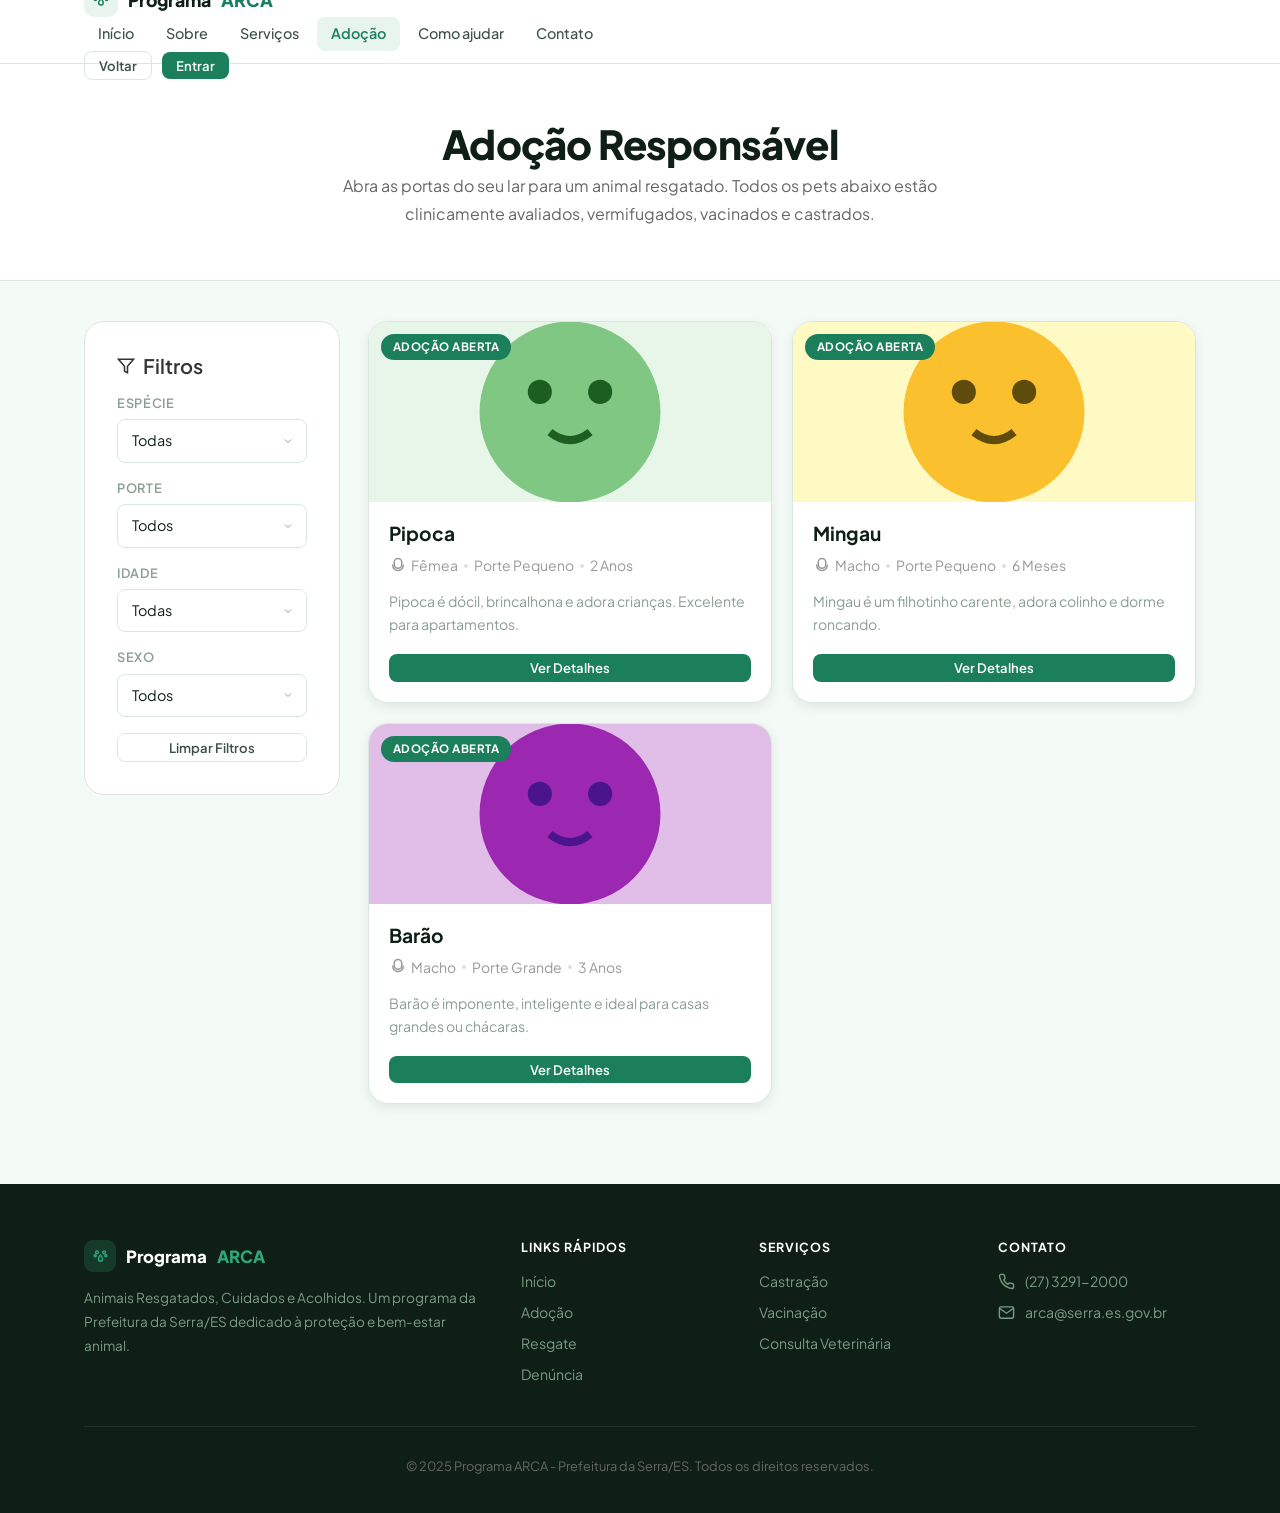
==== commit 2ed40ae6: "Update adocao.html" ====
--- a/adocao.html
+++ b/adocao.html
@@ -6,156 +6,762 @@
   <meta name="description" content="Encontre seu novo melhor amigo no Programa ARCA. Veja cães e gatos disponíveis para adoção responsável na Serra/ES.">
   <title>Adoção Responsável - Programa ARCA</title>
 
-  <!-- Google Fonts -->
   <link rel="preconnect" href="https://fonts.googleapis.com">
   <link rel="preconnect" href="https://fonts.gstatic.com" crossorigin>
   <link href="https://fonts.googleapis.com/css2?family=Inter:wght@300;400;500;600;700;800&display=swap" rel="stylesheet">
 
-  <!-- Stylesheets -->
   <link rel="stylesheet" href="css/style.css">
   <link rel="stylesheet" href="css/components.css">
   <link rel="stylesheet" href="css/responsive.css">
 
+  <!DOCTYPE html>
+<html lang="pt-BR">
+<head>
+  <meta charset="UTF-8">
+  <meta name="viewport" content="width=device-width, initial-scale=1.0">
+  <meta name="description" content="Encontre seu novo melhor amigo no Programa ARCA. Veja cães e gatos disponíveis para adoção responsável na Serra/ES.">
+  <title>Adoção Responsável - Programa ARCA</title>
+
+  <link rel="preconnect" href="https://fonts.googleapis.com">
+  <link rel="preconnect" href="https://fonts.gstatic.com" crossorigin>
+  <link href="https://fonts.googleapis.com/css2?family=Plus+Jakarta+Sans:wght@400;500;600;700;800&display=swap" rel="stylesheet">
+
+  <link rel="stylesheet" href="css/style.css">
+  <link rel="stylesheet" href="css/components.css">
+  <link rel="stylesheet" href="css/responsive.css">
+
   <style>
-    /* Custom styles for adoption catalog */
+   
+    :root {
+      --green:       #1A7F5A;
+      --green-light: #E8F5EE;
+      --green-mid:   #2EA87A;
+      --ink:         #0F1F17;
+      --ink-soft:    #3D5047;
+      --muted:       #8A9E93;
+      --border:      #D9E8DE;
+      --surface:     #F4FAF6;
+      --white:       #FFFFFF;
+      --radius-sm:   8px;
+      --radius-md:   14px;
+      --radius-lg:   20px;
+      --shadow-card: 0 2px 12px rgba(15,31,23,.07);
+      --shadow-hover:0 8px 28px rgba(15,31,23,.13);
+      --font: 'Plus Jakarta Sans', sans-serif;
+    }
+
+    
+    *, *::before, *::after { box-sizing: border-box; margin: 0; padding: 0; }
+
+    body {
+      font-family: var(--font);
+      background: var(--surface);
+      color: var(--ink);
+      -webkit-font-smoothing: antialiased;
+      overflow-x: hidden;
+    }
+    html,
+body{
+  width:100%;
+  overflow-x:hidden;
+}
+
+    a { text-decoration: none; color: inherit; }
+
+    /* ===================== SVG GLOBAL ===================== */
+    /* Ícones pequenos de UI: 20x20 por padrão */
+    svg { flex-shrink: 0; }
+
+    /* Garante que SVGs de ícone não explodam */
+    .nav svg,
+    .pet-card__info svg,
+    .footer__contact-item svg,
+    .adoption-sidebar svg,
+    .btn svg { width: 18px; height: 18px; }
+
+   
+    .nav {
+  position: sticky;
+  top: 0;
+  left: 0;
+
+  width: 100%;
+  min-width: 100%;
+
+  z-index: 100;
+
+  background: var(--white);
+  border-bottom: 1px solid var(--border);
+
+  display: flex;
+  align-items: center;
+
+  padding: 0 40px;
+  height: 64px;
+
+  box-sizing: border-box;
+}
+
+   .nav__logo {
+  display: flex;
+  align-items: center;
+  gap: 10px;
+
+  font-weight: 800;
+  font-size: 1.1rem;
+
+  color: var(--ink);
+
+  flex-shrink: 0;
+
+  min-width: fit-content;
+  margin-right: 32px;
+}
+
+    .nav__logo span { color: var(--green); }
+
+    .nav__logo-icon {
+      width: 34px;
+      height: 34px;
+      background: var(--green-light);
+      border-radius: 10px;
+      display: flex;
+      align-items: center;
+      justify-content: center;
+    }
+
+    .nav__logo-icon svg { width: 18px; height: 18px; stroke: var(--green); }
+
+    .nav__menu {
+      display: flex;
+      align-items: center;
+      gap: 4px;
+      margin-right: auto;
+    }
+
+    .nav__link {
+      padding: 6px 14px;
+      border-radius: var(--radius-sm);
+      font-size: .9rem;
+      font-weight: 500;
+      color: var(--ink-soft);
+      transition: background .15s, color .15s;
+    }
+
+    .nav__link:hover { background: var(--surface); color: var(--ink); }
+    .nav__link.active { background: var(--green-light); color: var(--green); font-weight: 600; }
+
+    .nav__actions {
+      display: flex;
+      align-items: center;
+      gap: 10px;
+      margin-left: auto;
+    }
+
+    .nav__hamburger {
+      display: none;
+      flex-direction: column;
+      gap: 5px;
+      background: none;
+      border: none;
+      cursor: pointer;
+      padding: 4px;
+    }
+
+    .nav__hamburger span {
+      display: block;
+      width: 22px;
+      height: 2px;
+      background: var(--ink);
+      border-radius: 2px;
+    }
+
+    /* ===================== BOTÕES ===================== */
+    .btn {
+      display: inline-flex;
+      align-items: center;
+      justify-content: center;
+      gap: 7px;
+      font-family: var(--font);
+      font-weight: 600;
+      font-size: .875rem;
+      border-radius: var(--radius-sm);
+      padding: 9px 18px;
+      border: none;
+      cursor: pointer;
+      transition: background .15s, transform .1s, box-shadow .15s;
+      white-space: nowrap;
+    }
+
+    .btn:active { transform: scale(.97); }
+
+    .btn-primary { background: var(--green); color: var(--white); }
+    .btn-primary:hover { background: var(--green-mid); }
+
+    .btn-outline {
+      background: transparent;
+      border: 1.5px solid var(--border);
+      color: var(--ink-soft);
+    }
+    .btn-outline:hover { border-color: var(--green); color: var(--green); background: var(--green-light); }
+
+    .btn-block { width: 100%; }
+    .btn-sm { padding: 7px 14px; font-size: .82rem; }
+    .btn-lg { padding: 13px 24px; font-size: 1rem; }
+
+    /* ===================== HERO ===================== */
     .adoption-hero {
-      padding-top: calc(var(--header-height) + var(--space-xl));
-      padding-bottom: var(--space-xl);
-      background: linear-gradient(135deg, var(--color-primary-50) 0%, #FFFFFF 100%);
+      background: var(--white);
+      border-bottom: 1px solid var(--border);
+      padding: 56px 40px 52px;
       text-align: center;
     }
 
+    .adoption-hero h1 {
+      font-size: 2.4rem;
+      font-weight: 800;
+      color: var(--ink);
+      letter-spacing: -.02em;
+      margin-bottom: 14px;
+    }
+
+    .adoption-hero h1 span { color: var(--green); }
+
+    .adoption-hero p {
+      max-width: 540px;
+      margin: 0 auto;
+      color: var(--muted);
+      font-size: 1rem;
+      line-height: 1.75;
+    }
+
+    /* ===================== LAYOUT ===================== */
+    .container { max-width: 1160px; margin: 0 auto; padding: 0 24px; }
+
     .adoption-container {
       display: flex;
-      gap: var(--space-xl);
-      padding: var(--space-xl) 0;
-    }
-
+      gap: 28px;
+      padding: 40px 0 80px;
+      align-items: flex-start;
+    }
+
+    /* ===================== SIDEBAR ===================== */
     .adoption-sidebar {
-      width: 280px;
+      width: 256px;
       flex-shrink: 0;
       position: sticky;
-      top: calc(var(--header-height) + var(--space-md));
-      height: fit-content;
-    }
-
-    .adoption-main {
-      flex: 1;
-    }
+      top: 80px;
+    }
+
+    .sidebar-card {
+      background: var(--white);
+      border: 1px solid var(--border);
+      border-radius: var(--radius-lg);
+      padding: 24px;
+    }
+
+    .sidebar-card h3 {
+      font-size: 1rem;
+      font-weight: 700;
+      color: var(--ink);
+      margin-bottom: 20px;
+      display: flex;
+      align-items: center;
+      gap: 8px;
+    }
+
+    .form-label {
+      display: block;
+      font-size: .8rem;
+      font-weight: 600;
+      color: var(--muted);
+      text-transform: uppercase;
+      letter-spacing: .05em;
+      margin-bottom: 6px;
+    }
+
+    .form-group { margin-bottom: 16px; }
+
+    .form-select {
+      width: 100%;
+      padding: 10px 14px;
+      border: 1.5px solid var(--border);
+      border-radius: var(--radius-sm);
+      font-family: var(--font);
+      font-size: .9rem;
+      color: var(--ink);
+      background: var(--white);
+      appearance: none;
+      background-image: url("data:image/svg+xml,%3Csvg xmlns='http://www.w3.org/2000/svg' width='12' height='12' viewBox='0 0 24 24' fill='none' stroke='%238A9E93' stroke-width='2'%3E%3Cpolyline points='6 9 12 15 18 9'/%3E%3C/svg%3E");
+      background-repeat: no-repeat;
+      background-position: right 12px center;
+      cursor: pointer;
+      transition: border-color .15s;
+    }
+
+    .form-select:focus {
+      outline: none;
+      border-color: var(--green);
+    }
+
+    /* ===================== GRID ===================== */
+    .adoption-main { flex: 1; min-width: 0; }
 
     .adoption-grid {
       display: grid;
-      grid-template-columns: repeat(3, 1fr);
-      gap: var(--space-lg);
-    }
-
-    /* Modal Gallery */
-    .modal-gallery {
+      grid-template-columns: repeat(auto-fill, minmax(268px, 1fr));
+      gap: 20px;
+    }
+
+    /* ===================== PET CARD ===================== */
+    .pet-card {
+      background: var(--white);
+      border: 1px solid var(--border);
+      border-radius: var(--radius-lg);
+      overflow: hidden;
+      display: flex;
+      flex-direction: column;
+      transition: box-shadow .2s, transform .2s;
+    }
+
+    .pet-card:hover {
+      transform: translateY(-4px);
+      box-shadow: var(--shadow-hover);
+    }
+
+    /* IMAGEM — altura fixa, SVG contido */
+    .pet-card__image-wrapper {
+      position: relative;
+      height: 190px;
+      overflow: hidden;
+      flex-shrink: 0;
+    }
+
+    .pet-card__image-wrapper svg {
+      position: absolute;
+      inset: 0;
+      width: 100% !important;
+      height: 100% !important;
+    }
+
+    .pet-card__badge {
+      position: absolute;
+      top: 12px;
+      left: 12px;
+      z-index: 1;
+      background: var(--green);
+      color: var(--white);
+      font-size: .72rem;
+      font-weight: 700;
+      letter-spacing: .04em;
+      padding: 5px 12px;
+      border-radius: 999px;
+    }
+
+    .pet-card__body {
+      padding: 20px;
+      display: flex;
+      flex-direction: column;
+      flex: 1;
+    }
+
+    .pet-card__name {
+      font-size: 1.2rem;
+      font-weight: 700;
+      color: var(--ink);
+      margin-bottom: 10px;
+    }
+
+    .pet-card__info {
+      display: flex;
+      flex-wrap: wrap;
+      gap: 6px;
+      margin-bottom: 14px;
+    }
+
+    .pet-card__pill {
+      display: inline-flex;
+      align-items: center;
+      gap: 5px;
+      background: var(--surface);
+      border: 1px solid var(--border);
+      border-radius: 999px;
+      padding: 4px 10px;
+      font-size: .78rem;
+      font-weight: 500;
+      color: var(--ink-soft);
+    }
+
+    .pet-card__desc {
+      font-size: .88rem;
+      color: var(--muted);
+      line-height: 1.65;
+      flex: 1;
+      margin-bottom: 18px;
+    }
+
+    /* ===================== MODAL ===================== */
+    .modal-overlay {
+      display: none;
+      position: fixed;
+      inset: 0;
+      background: rgba(15,31,23,.45);
+      z-index: 500;
+      align-items: center;
+      justify-content: center;
+      padding: 24px;
+    }
+
+    .modal-overlay.active { display: flex; }
+
+    .modal {
+      background: var(--white);
+      border-radius: var(--radius-lg);
+      width: 100%;
+      max-width: 780px;
+      max-height: 90vh;
+      overflow-y: auto;
+    }
+
+    .modal__header {
+      display: flex;
+      align-items: center;
+      justify-content: space-between;
+      padding: 22px 28px 0;
+    }
+
+    .modal__title {
+      font-size: 1.35rem;
+      font-weight: 700;
+      color: var(--ink);
+    }
+
+    .modal__close {
+      background: var(--surface);
+      border: none;
+      border-radius: var(--radius-sm);
+      width: 34px;
+      height: 34px;
+      font-size: 1.2rem;
+      cursor: pointer;
+      color: var(--muted);
+      display: flex;
+      align-items: center;
+      justify-content: center;
+      transition: background .15s, color .15s;
+    }
+
+    .modal__close:hover { background: #FFE8E8; color: #C0392B; }
+
+    .modal__body { padding: 20px 28px 28px; }
+
+    /* Imagem modal */
+    .modal-img-wrap {
+      height: 260px;
+      overflow: hidden;
+      border-radius: var(--radius-md);
+      margin-bottom: 20px;
+      position: relative;
+    }
+
+    .modal-img-wrap svg {
+      position: absolute;
+      inset: 0;
+      width: 100% !important;
+      height: 100% !important;
+    }
+
+    /* Tags modal */
+    .modal-tags {
+      display: flex;
+      flex-wrap: wrap;
+      gap: 8px;
+      margin-bottom: 16px;
+    }
+
+    .tag {
+      padding: 5px 12px;
+      border-radius: 999px;
+      font-size: .78rem;
+      font-weight: 600;
+    }
+
+    .tag-green { background: var(--green-light); color: var(--green); }
+    .tag-blue  { background: #E8F0FF; color: #2756C5; }
+    .tag-amber { background: #FFF4E0; color: #A05D00; }
+    .tag-gray  { background: var(--surface); color: var(--ink-soft); border: 1px solid var(--border); }
+
+    .modal-behavior {
+      font-size: .95rem;
+      font-weight: 600;
+      color: var(--ink);
+      margin-bottom: 6px;
+    }
+
+    .modal-desc {
+      font-size: .9rem;
+      color: var(--muted);
+      line-height: 1.7;
+      margin-bottom: 24px;
+    }
+
+    /* Formulário modal */
+    .modal-form-title {
+      font-size: 1rem;
+      font-weight: 700;
+      color: var(--ink);
+      margin-bottom: 16px;
+      padding-top: 20px;
+      border-top: 1px solid var(--border);
+    }
+
+    .form-row {
       display: grid;
-      grid-template-columns: 3fr 1fr;
-      gap: var(--space-md);
-      margin-bottom: var(--space-lg);
-    }
-
-    .modal-gallery__main img {
+      grid-template-columns: 1fr 1fr;
+      gap: 14px;
+    }
+
+    .form-input,
+    .form-textarea {
       width: 100%;
-      height: 320px;
-      object-fit: cover;
-      border-radius: var(--radius-lg);
-    }
-
-    .modal-gallery__thumbs {
+      padding: 11px 14px;
+      border: 1.5px solid var(--border);
+      border-radius: var(--radius-sm);
+      font-family: var(--font);
+      font-size: .9rem;
+      color: var(--ink);
+      background: var(--white);
+      transition: border-color .15s;
+    }
+
+    .form-input:focus,
+    .form-textarea:focus { outline: none; border-color: var(--green); }
+
+    .form-textarea { min-height: 110px; resize: vertical; }
+
+    .required { color: #E53E3E; }
+
+    .form-error {
+      font-size: .78rem;
+      color: #E53E3E;
+      margin-top: 4px;
+      min-height: 16px;
+    }
+
+    /* ===================== FOOTER ===================== */
+    .footer {
+      background: var(--ink);
+      color: #C8D8CC;
+      padding: 56px 40px 36px;
+      margin-top: 0;
+    }
+
+    .footer__grid {
+      display: grid;
+      grid-template-columns: 2fr 1fr 1fr 1fr;
+      gap: 40px;
+      max-width: 1160px;
+      margin: 0 auto 40px;
+    }
+
+    .footer__logo {
+      display: flex;
+      align-items: center;
+      gap: 10px;
+      font-weight: 800;
+      font-size: 1.05rem;
+      color: var(--white);
+      margin-bottom: 14px;
+    }
+
+    .footer__logo span { color: var(--green-mid); }
+
+    .footer__logo-icon {
+      width: 32px;
+      height: 32px;
+      background: rgba(46,168,122,.2);
+      border-radius: 9px;
+      display: flex;
+      align-items: center;
+      justify-content: center;
+    }
+
+    /* SVG do logo no footer: tamanho fixo */
+    .footer__logo-icon svg { width: 17px !important; height: 17px !important; stroke: var(--green-mid); }
+
+    .footer__desc {
+      font-size: .85rem;
+      line-height: 1.75;
+      color: #7B9B85;
+    }
+
+    .footer__heading {
+      font-size: .78rem;
+      font-weight: 700;
+      text-transform: uppercase;
+      letter-spacing: .08em;
+      color: var(--white);
+      margin-bottom: 16px;
+    }
+
+    .footer__links { display: flex; flex-direction: column; gap: 10px; }
+
+    .footer__link {
+      font-size: .88rem;
+      color: #7B9B85;
+      transition: color .15s;
+    }
+
+    .footer__link:hover { color: var(--white); }
+
+    .footer__contact-item {
+      display: flex;
+      align-items: center;
+      gap: 10px;
+      font-size: .88rem;
+      margin-bottom: 10px;
+      color: #7B9B85;
+    }
+
+    /* SVGs de contato no footer */
+    .footer__contact-item svg { width: 17px !important; height: 17px !important; flex-shrink: 0; }
+
+    .footer__bottom {
+      max-width: 1160px;
+      margin: 0 auto;
+      padding-top: 28px;
+      border-top: 1px solid rgba(255,255,255,.08);
+      font-size: .8rem;
+      color: #4D6B56;
+      text-align: center;
+    }
+
+    /* ===================== TOAST ===================== */
+    .toast-container {
+      position: fixed;
+      bottom: 28px;
+      right: 28px;
+      z-index: 9999;
       display: flex;
       flex-direction: column;
-      gap: var(--space-sm);
-    }
-
-    .modal-gallery__thumb {
-      width: 100%;
-      height: 72px;
-      object-fit: cover;
-      border-radius: var(--radius-md);
-      cursor: pointer;
-      border: 2px solid transparent;
-      transition: border-color var(--transition-fast);
-    }
-
-    .modal-gallery__thumb:hover,
-    .modal-gallery__thumb.active {
-      border-color: var(--color-primary);
-    }
-
-    .modal-pet-details {
-      display: flex;
-      flex-direction: column;
-      gap: var(--space-xs);
-      margin-bottom: var(--space-lg);
-    }
-
-    .modal-pet-tags {
-      display: flex;
-      gap: var(--space-sm);
-      margin-top: var(--space-xs);
-    }
-
+      gap: 10px;
+    }
+
+    /* ===================== RESPONSIVO ===================== */
     @media (max-width: 1024px) {
-      .adoption-grid {
-        grid-template-columns: repeat(2, 1fr);
-      }
-    }
-
-    @media (max-width: 768px) {
-      .adoption-container {
-        flex-direction: column;
-      }
-      .adoption-sidebar {
-        width: 100%;
-        position: static;
-      }
-      .adoption-grid {
-        grid-template-columns: 1fr;
-      }
+      .footer__grid { grid-template-columns: 1fr 1fr; }
+    }
+
+    @media (max-width: 860px) {
+      .adoption-container { flex-direction: column; }
+      .adoption-sidebar { width: 100%; position: static; }
+    }
+
+    @media (max-width: 640px) {
+      .nav { padding: 0 20px; }
+      .nav__menu { display: none; }
+      .nav__hamburger { display: flex; }
+      .adoption-hero { padding: 40px 20px; }
+      .adoption-hero h1 { font-size: 1.8rem; }
+      .adoption-container { padding: 24px 0 60px; }
+      .form-row { grid-template-columns: 1fr; }
+      .footer { padding: 40px 20px 28px; }
+      .footer__grid { grid-template-columns: 1fr; gap: 28px; }
+      .modal__body, .modal__header { padding-left: 18px; padding-right: 18px; }
     }
   </style>
 </head>
+
+<script>
+
+const hamburgerBtn = document.getElementById('hamburgerBtn');
+const navMenu = document.getElementById('navMenu');
+
+hamburgerBtn.addEventListener('click', () => {
+  navMenu.classList.toggle('active');
+});
+
+</script>
 <body>
 
-  <!-- ==================== NAVBAR ==================== -->
-  <nav class="nav scrolled" id="navbar" aria-label="Navegação principal">
-    <div class="nav__container">
-      <a href="index.html" class="nav__logo" aria-label="Programa ARCA - Página Inicial">
+  <header class="header">
+  <nav class="nav" id="navbar">
+
+    <div class="container nav__container">
+
+     
+      <a href="index.html" class="nav__logo">
         <div class="nav__logo-icon">
+
           <svg viewBox="0 0 24 24" fill="none" stroke="currentColor" stroke-width="2">
             <path d="M12 10c-1.5 2-3 3.5-3 5.5a3 3 0 1 0 6 0c0-2-1.5-3.5-3-5.5z"/>
-            <circle cx="7" cy="6" r="2"/><circle cx="17" cy="6" r="2"/>
-            <circle cx="4.5" cy="11" r="1.5"/><circle cx="19.5" cy="11" r="1.5"/>
+            <circle cx="7" cy="6" r="2"/>
+            <circle cx="17" cy="6" r="2"/>
+            <circle cx="4.5" cy="11" r="1.5"/>
+            <circle cx="19.5" cy="11" r="1.5"/>
           </svg>
+
         </div>
+
         Programa <span>ARCA</span>
       </a>
 
-      <div class="nav__menu" id="navMenu" role="navigation">
-        <a href="index.html" class="nav__link">Início</a>
-        <a href="index.html#sobre" class="nav__link">Sobre</a>
-        <a href="index.html#servicos" class="nav__link">Serviços</a>
-        <a href="adocao.html" class="nav__link active">Adoção</a>
-        <a href="index.html#como-ajudar" class="nav__link">Como Ajudar</a>
-        <a href="index.html#contato" class="nav__link">Contato</a>
+      <!-- Menu -->
+      <div class="nav__menu" id="navMenu">
+
+        <a href="index.html" class="nav__link">
+          Início
+        </a>
+
+        <a href="index.html#sobre" class="nav__link">
+          Sobre
+        </a>
+
+        <a href="index.html#servicos" class="nav__link">
+          Serviços
+        </a>
+
+        <a href="adocao.html" class="nav__link active">
+          Adoção
+        </a>
+
+        <a href="index.html#como-ajudar" class="nav__link">
+          Como ajudar
+        </a>
+
+        <a href="index.html#contato" class="nav__link">
+          Contato
+        </a>
+
       </div>
 
+      <!-- Actions -->
       <div class="nav__actions">
-        <a href="login.html" class="btn btn-primary btn-sm" id="btnEntrar">Entrar</a>
-        <button class="nav__hamburger" id="hamburgerBtn" aria-label="Abrir menu" aria-expanded="false">
+
+        <a href="index.html" class="btn btn-outline btn-sm">
+          Voltar
+        </a>
+
+        <a href="login.html" class="btn btn-primary btn-sm">
+          Entrar
+        </a>
+
+        <!-- Hamburger -->
+        <button class="nav__hamburger" id="hamburgerBtn">
+
           <span></span>
           <span></span>
           <span></span>
+
         </button>
+
       </div>
+
     </div>
-    <div class="nav__menu-overlay" id="menuOverlay"></div>
+
   </nav>
-
-  <!-- ==================== HERO ==================== -->
+</header>
+
   <section class="adoption-hero">
     <div class="container animate-fade-in-up">
       <h1 style="font-size: 2.5rem; margin-bottom: var(--space-xs);">Adoção Responsável</h1>
@@ -165,20 +771,16 @@
     </div>
   </section>
 
-  <!-- ==================== ADOPTION CATALOG ==================== -->
   <div class="container">
     <div class="adoption-container">
-      
-      <!-- FILTERS SIDEBAR -->
+
       <aside class="adoption-sidebar">
         <div class="card card--bordered">
           <h3 style="font-size: 1.25rem; margin-bottom: var(--space-md); display: flex; align-items: center; gap: 8px;">
             <svg viewBox="0 0 24 24" fill="none" stroke="currentColor" stroke-width="2" width="20" height="20"><polygon points="22 3 2 3 10 12.46 10 19 14 21 14 12.46 22 3"/></svg>
             Filtros
           </h3>
-
           <form id="filterForm">
-            <!-- Espécie -->
             <div class="form-group">
               <label for="filterSpecies" class="form-label">Espécie</label>
               <select id="filterSpecies" class="form-select">
@@ -187,8 +789,6 @@
                 <option value="Gato">Gatos</option>
               </select>
             </div>
-
-            <!-- Porte -->
             <div class="form-group">
               <label for="filterSize" class="form-label">Porte</label>
               <select id="filterSize" class="form-select">
@@ -198,8 +798,6 @@
                 <option value="Grande">Grande</option>
               </select>
             </div>
-
-            <!-- Idade -->
             <div class="form-group">
               <label for="filterAge" class="form-label">Idade</label>
               <select id="filterAge" class="form-select">
@@ -209,8 +807,6 @@
                 <option value="Idoso">Sênior (mais de 7 anos)</option>
               </select>
             </div>
-
-            <!-- Sexo -->
             <div class="form-group">
               <label for="filterGender" class="form-label">Sexo</label>
               <select id="filterGender" class="form-select">
@@ -219,26 +815,24 @@
                 <option value="Fêmea">Fêmea</option>
               </select>
             </div>
-
-            <button type="button" id="clearFiltersBtn" class="btn btn-outline btn-block btn-sm">
-              Limpar Filtros
-            </button>
+            <button type="button" id="clearFiltersBtn" class="btn btn-outline btn-block btn-sm">Limpar Filtros</button>
           </form>
         </div>
       </aside>
 
-      <!-- PETS LIST -->
       <main class="adoption-main">
         <div class="adoption-grid" id="petGrid">
-          <!-- Mock Pet 1 -->
+
+          <!-- Pet 1 - Pipoca -->
           <div class="pet-card reveal" data-species="Cão" data-size="Pequeno" data-age="Adulto" data-gender="Fêmea">
-            <div class="pet-card__image-wrapper">
+            <div class="pet-card__image-wrapper" style="overflow:hidden; height:180px; display:block; position:relative;">
               <span class="badge badge--success pet-card__badge">Adoção Aberta</span>
-              <!-- Embedded SVG Dog illustration placeholder for visual excellence -->
-              <svg class="pet-card__image" viewBox="0 0 200 150" style="background: #E3F2FD;" width="100%">
-                <rect width="100%" height="100%" fill="#E8F5E9"/>
+              <svg viewBox="0 0 200 150" xmlns="http://www.w3.org/2000/svg"
+                   width="100%" height="180"
+                   preserveAspectRatio="xMidYMid slice"
+                   style="display:block;">
+                <rect width="200" height="150" fill="#E8F5E9"/>
                 <circle cx="100" cy="75" r="45" fill="#81C784"/>
-                <!-- Pet Face sketch -->
                 <circle cx="85" cy="65" r="6" fill="#1B5E20"/>
                 <circle cx="115" cy="65" r="6" fill="#1B5E20"/>
                 <path d="M90 85 q10 8 20 0" stroke="#1B5E20" stroke-width="4" fill="none"/>
@@ -249,7 +843,7 @@
               <h3 class="pet-card__name">Pipoca</h3>
               <div class="pet-card__info">
                 <div class="pet-card__info-item">
-                  <svg viewBox="0 0 24 24" fill="none" stroke="currentColor" stroke-width="2"><path d="M12 2a5 5 0 0 0-5 5v3a5 5 0 0 0 10 0V7a5 5 0 0 0-5-5z"/><path d="M19 10v1a7 7 0 0 1-14 0v-1"/></svg>
+                  <svg viewBox="0 0 24 24" fill="none" stroke="currentColor" stroke-width="2" width="16" height="16"><path d="M12 2a5 5 0 0 0-5 5v3a5 5 0 0 0 10 0V7a5 5 0 0 0-5-5z"/><path d="M19 10v1a7 7 0 0 1-14 0v-1"/></svg>
                   <span>Fêmea</span>
                 </div>
                 <div class="pet-card__info-divider"></div>
@@ -259,19 +853,20 @@
               </div>
               <p class="pet-card__desc">Pipoca é dócil, brincalhona e adora crianças. Excelente para apartamentos.</p>
               <div class="pet-card__footer">
-                <button class="btn btn-primary btn-block btn-sm" onclick="showPetDetails('Pipoca', 'Cão', 'Fêmea', 'Pequeno', '2 anos', 'Dócil e sociável', 'Pipoca é extremamente ativa, adora correr no parque e se dá muito bem com outros animais de estimação. Ela foi resgatada no Parque Residencial Laranjeiras e espera uma família amorosa.')">
-                  Ver Detalhes
-                </button>
+                <button class="btn btn-primary btn-block btn-sm" onclick="showPetDetails('Pipoca','Cão','Fêmea','Pequeno','2 anos','Dócil e sociável','Pipoca é extremamente ativa, adora correr no parque e se dá muito bem com outros animais. Ela foi resgatada no Parque Residencial Laranjeiras e espera uma família amorosa.')">Ver Detalhes</button>
               </div>
             </div>
           </div>
 
-          <!-- Mock Pet 2 -->
+          <!-- Pet 2 - Mingau -->
           <div class="pet-card reveal" data-species="Gato" data-size="Pequeno" data-age="Filhote" data-gender="Macho">
-            <div class="pet-card__image-wrapper">
+            <div class="pet-card__image-wrapper" style="overflow:hidden; height:180px; display:block; position:relative;">
               <span class="badge badge--success pet-card__badge">Adoção Aberta</span>
-              <svg class="pet-card__image" viewBox="0 0 200 150" style="background: #FFF9C4;" width="100%">
-                <rect width="100%" height="100%" fill="#FFF9C4"/>
+              <svg viewBox="0 0 200 150" xmlns="http://www.w3.org/2000/svg"
+                   width="100%" height="180"
+                   preserveAspectRatio="xMidYMid slice"
+                   style="display:block;">
+                <rect width="200" height="150" fill="#FFF9C4"/>
                 <circle cx="100" cy="75" r="45" fill="#FBC02D"/>
                 <circle cx="85" cy="65" r="6" fill="#5F4B0B"/>
                 <circle cx="115" cy="65" r="6" fill="#5F4B0B"/>
@@ -283,7 +878,7 @@
               <h3 class="pet-card__name">Mingau</h3>
               <div class="pet-card__info">
                 <div class="pet-card__info-item">
-                  <svg viewBox="0 0 24 24" fill="none" stroke="currentColor" stroke-width="2"><path d="M12 2a5 5 0 0 0-5 5v3a5 5 0 0 0 10 0V7a5 5 0 0 0-5-5z"/><path d="M19 10v1a7 7 0 0 1-14 0v-1"/></svg>
+                  <svg viewBox="0 0 24 24" fill="none" stroke="currentColor" stroke-width="2" width="16" height="16"><path d="M12 2a5 5 0 0 0-5 5v3a5 5 0 0 0 10 0V7a5 5 0 0 0-5-5z"/><path d="M19 10v1a7 7 0 0 1-14 0v-1"/></svg>
                   <span>Macho</span>
                 </div>
                 <div class="pet-card__info-divider"></div>
@@ -293,19 +888,20 @@
               </div>
               <p class="pet-card__desc">Mingau é um filhotinho carente, adora colinho e dorme roncando.</p>
               <div class="pet-card__footer">
-                <button class="btn btn-primary btn-block btn-sm" onclick="showPetDetails('Mingau', 'Gato', 'Macho', 'Pequeno', '6 meses', 'Carinhoso e brincalhão', 'Mingau foi abandonado perto da Prefeitura e acolhido pela equipe. Ele ama brinquedos de barbante e sachê de salmão.')">
-                  Ver Detalhes
-                </button>
+                <button class="btn btn-primary btn-block btn-sm" onclick="showPetDetails('Mingau','Gato','Macho','Pequeno','6 meses','Carinhoso e brincalhão','Mingau foi abandonado perto da Prefeitura e acolhido pela equipe. Ele ama brinquedos de barbante e sachê de salmão.')">Ver Detalhes</button>
               </div>
             </div>
           </div>
 
-          <!-- Mock Pet 3 -->
+          <!-- Pet 3 - Barão -->
           <div class="pet-card reveal" data-species="Cão" data-size="Grande" data-age="Adulto" data-gender="Macho">
-            <div class="pet-card__image-wrapper">
+            <div class="pet-card__image-wrapper" style="overflow:hidden; height:180px; display:block; position:relative;">
               <span class="badge badge--success pet-card__badge">Adoção Aberta</span>
-              <svg class="pet-card__image" viewBox="0 0 200 150" style="background: #E1BEE7;" width="100%">
-                <rect width="100%" height="100%" fill="#E1BEE7"/>
+              <svg viewBox="0 0 200 150" xmlns="http://www.w3.org/2000/svg"
+                   width="100%" height="180"
+                   preserveAspectRatio="xMidYMid slice"
+                   style="display:block;">
+                <rect width="200" height="150" fill="#E1BEE7"/>
                 <circle cx="100" cy="75" r="45" fill="#9C27B0"/>
                 <circle cx="85" cy="65" r="6" fill="#4A148C"/>
                 <circle cx="115" cy="65" r="6" fill="#4A148C"/>
@@ -317,7 +913,7 @@
               <h3 class="pet-card__name">Barão</h3>
               <div class="pet-card__info">
                 <div class="pet-card__info-item">
-                  <svg viewBox="0 0 24 24" fill="none" stroke="currentColor" stroke-width="2"><path d="M12 2a5 5 0 0 0-5 5v3a5 5 0 0 0 10 0V7a5 5 0 0 0-5-5z"/><path d="M19 10v1a7 7 0 0 1-14 0v-1"/></svg>
+                  <svg viewBox="0 0 24 24" fill="none" stroke="currentColor" stroke-width="2" width="16" height="16"><path d="M12 2a5 5 0 0 0-5 5v3a5 5 0 0 0 10 0V7a5 5 0 0 0-5-5z"/><path d="M19 10v1a7 7 0 0 1-14 0v-1"/></svg>
                   <span>Macho</span>
                 </div>
                 <div class="pet-card__info-divider"></div>
@@ -325,21 +921,19 @@
                 <div class="pet-card__info-divider"></div>
                 <div class="pet-card__info-item"><span>3 Anos</span></div>
               </div>
-              <p class="pet-card__desc">Barão é imponente, inteligente e ideal para casas grandes ou chácaras. Muito protetor.</p>
+              <p class="pet-card__desc">Barão é imponente, inteligente e ideal para casas grandes ou chácaras.</p>
               <div class="pet-card__footer">
-                <button class="btn btn-primary btn-block btn-sm" onclick="showPetDetails('Barão', 'Cão', 'Macho', 'Grande', '3 anos', 'Protetor e leal', 'Barão é dócil com a família, mas muito atento. Ele precisa de espaço para correr e gastar energia.')">
-                  Ver Detalhes
-                </button>
+                <button class="btn btn-primary btn-block btn-sm" onclick="showPetDetails('Barão','Cão','Macho','Grande','3 anos','Protetor e leal','Barão é dócil com a família, mas muito atento. Ele precisa de espaço para correr e gastar energia.')">Ver Detalhes</button>
               </div>
             </div>
           </div>
+
         </div>
       </main>
-
     </div>
   </div>
 
-  <!-- ==================== DETAIL PET MODAL ==================== -->
+  <!-- MODAL -->
   <div class="modal-overlay" id="petModal">
     <div class="modal modal--lg">
       <div class="modal__header">
@@ -347,12 +941,13 @@
         <button class="modal__close" data-modal-close="petModal" aria-label="Fechar modal">&times;</button>
       </div>
       <div class="modal__body">
-        <!-- Gallery -->
         <div class="modal-gallery">
           <div class="modal-gallery__main">
-            <!-- Simulated premium pet illustration -->
-            <svg id="modalPetIllustration" viewBox="0 0 400 300" style="background: #E8F5E9; border-radius: var(--radius-lg); width: 100%; height: 300px;">
-              <rect width="100%" height="100%" fill="#E8F5E9"/>
+            <svg id="modalPetIllustration" viewBox="0 0 400 300" xmlns="http://www.w3.org/2000/svg"
+                 width="100%" height="300"
+                 preserveAspectRatio="xMidYMid slice"
+                 style="display:block; border-radius: var(--radius-lg); background:#E8F5E9;">
+              <rect width="400" height="300" fill="#E8F5E9"/>
               <circle cx="200" cy="150" r="80" fill="#81C784"/>
               <circle cx="170" cy="130" r="10" fill="#1B5E20"/>
               <circle cx="230" cy="130" r="10" fill="#1B5E20"/>
@@ -360,13 +955,12 @@
             </svg>
           </div>
           <div class="modal-gallery__thumbs">
-            <svg class="modal-gallery__thumb active" viewBox="0 0 100 80" style="background: #C8F5E5;"><circle cx="50" cy="40" r="20" fill="#00D084"/></svg>
-            <svg class="modal-gallery__thumb" viewBox="0 0 100 80" style="background: #C8F5E5;"><circle cx="50" cy="40" r="20" fill="#00A86B"/></svg>
-            <svg class="modal-gallery__thumb" viewBox="0 0 100 80" style="background: #C8F5E5;"><circle cx="50" cy="40" r="20" fill="#5B9FED"/></svg>
+            <svg class="modal-gallery__thumb active" viewBox="0 0 100 80" width="100%" height="72" style="display:block; background:#C8F5E5;"><circle cx="50" cy="40" r="20" fill="#00D084"/></svg>
+            <svg class="modal-gallery__thumb" viewBox="0 0 100 80" width="100%" height="72" style="display:block; background:#C8F5E5;"><circle cx="50" cy="40" r="20" fill="#00A86B"/></svg>
+            <svg class="modal-gallery__thumb" viewBox="0 0 100 80" width="100%" height="72" style="display:block; background:#C8F5E5;"><circle cx="50" cy="40" r="20" fill="#5B9FED"/></svg>
           </div>
         </div>
 
-        <!-- Info details -->
         <div class="modal-pet-details">
           <div class="modal-pet-tags">
             <span class="badge badge--info" id="modalPetSpecies">Espécie: Cão</span>
@@ -376,16 +970,14 @@
           </div>
           <p style="margin-top: var(--space-md); font-weight: var(--font-weight-semibold);" id="modalPetBehavior">Temperamento: Brincalhão</p>
           <p id="modalPetLongDesc" style="color: var(--color-text-light); line-height: 1.6;">
-            Pipoca é dócil, brincalhona e adora crianças. Excelente para apartamentos. Ela foi resgatada no Parque Residencial Laranjeiras.
+            Pipoca é dócil, brincalhona e adora crianças. Excelente para apartamentos.
           </p>
         </div>
 
         <hr style="border: 0; border-top: 1px solid var(--color-border-light); margin-bottom: var(--space-lg);">
 
-        <!-- Lead Form -->
         <form id="interestForm" novalidate>
           <h4 style="margin-bottom: var(--space-md);">Manifestar Interesse na Adoção</h4>
-          
           <div class="form-row">
             <div class="form-group">
               <label for="interestName" class="form-label">Seu Nome Completo <span class="required">*</span></label>
@@ -398,13 +990,11 @@
               <div class="form-error"></div>
             </div>
           </div>
-
           <div class="form-group">
             <label for="interestMessage" class="form-label">Por que você quer adotar este animal? <span class="required">*</span></label>
             <textarea id="interestMessage" class="form-textarea" placeholder="Conte-nos um pouco sobre você e a futura casa do pet..." required></textarea>
             <div class="form-error"></div>
           </div>
-
           <button type="submit" class="btn btn-primary btn-block btn-lg" id="submitInterestBtn">
             Enviar Solicitação de Interesse
           </button>
@@ -413,71 +1003,103 @@
     </div>
   </div>
 
-  <!-- ==================== FOOTER ==================== -->
-  <footer class="footer" id="contato" style="margin-top: var(--space-4xl);">
-    <div class="container">
-      <div class="footer__grid">
-        <div class="footer__brand">
-          <a href="index.html" class="footer__logo">
-            <div class="footer__logo-icon">
-              <svg viewBox="0 0 24 24" fill="none" stroke="currentColor" stroke-width="2">
-                <path d="M12 10c-1.5 2-3 3.5-3 5.5a3 3 0 1 0 6 0c0-2-1.5-3.5-3-5.5z"/>
-                <circle cx="7" cy="6" r="2"/><circle cx="17" cy="6" r="2"/>
-                <circle cx="4.5" cy="11" r="1.5"/><circle cx="19.5" cy="11" r="1.5"/>
-              </svg>
-            </div>
-            Programa ARCA
-          </a>
-          <p class="footer__desc">
-            Animais Resgatados, Cuidados e Acolhidos. Um programa da Prefeitura da Serra/ES dedicado à proteção e bem-estar animal.
-          </p>
+ <footer class="footer" id="contato">
+  <div class="container">
+    
+    <div class="footer__grid">
+
+      <!-- Marca -->
+      <div class="footer__brand">
+        <a href="index.html" class="footer__logo">
+          <div class="footer__logo-icon">
+            <svg viewBox="0 0 24 24" fill="none" stroke="currentColor" stroke-width="2">
+              <path d="M12 10c-1.5 2-3 3.5-3 5.5a3 3 0 1 0 6 0c0-2-1.5-3.5-3-5.5z"/>
+              <circle cx="7" cy="6" r="2"/>
+              <circle cx="17" cy="6" r="2"/>
+              <circle cx="4.5" cy="11" r="1.5"/>
+              <circle cx="19.5" cy="11" r="1.5"/>
+            </svg>
+          </div>
+
+          Programa <span>ARCA</span>
+        </a>
+
+        <p class="footer__desc">
+          Animais Resgatados, Cuidados e Acolhidos.
+          Um programa da Prefeitura da Serra/ES dedicado
+          à proteção e bem-estar animal.
+        </p>
+      </div>
+
+      <!-- Links -->
+      <div>
+        <h4 class="footer__heading">Links Rápidos</h4>
+
+        <div class="footer__links">
+          <a href="index.html" class="footer__link">Início</a>
+          <a href="adocao.html" class="footer__link">Adoção</a>
+          <a href="resgate.html" class="footer__link">Resgate</a>
+          <a href="denuncia.html" class="footer__link">Denúncia</a>
         </div>
-        <div>
-          <h4 class="footer__heading">Links Rápidos</h4>
-          <div class="footer__links">
-            <a href="adocao.html" class="footer__link">Adoção</a>
-            <a href="resgate.html" class="footer__link">Resgate</a>
-            <a href="denuncia.html" class="footer__link">Denúncia</a>
-            <a href="cadastro.html" class="footer__link">Cadastre-se</a>
-            <a href="login.html" class="footer__link">Área do Tutor</a>
-          </div>
+      </div>
+
+      <!-- Serviços -->
+      <div>
+        <h4 class="footer__heading">Serviços</h4>
+
+        <div class="footer__links">
+          <a href="agendamento.html" class="footer__link">Castração</a>
+          <a href="#" class="footer__link">Vacinação</a>
+          <a href="#" class="footer__link">Consulta Veterinária</a>
         </div>
-        <div>
-          <h4 class="footer__heading">Serviços</h4>
-          <div class="footer__links">
-            <a href="agendamento.html" class="footer__link">Castração Gratuita</a>
-            <a href="#" class="footer__link">Vacinação</a>
-            <a href="#" class="footer__link">Consulta Veterinária</a>
-          </div>
-        </div>
-        <div>
-          <h4 class="footer__heading">Contato</h4>
+      </div>
+
+      <!-- Contato -->
+      <div>
+        <h4 class="footer__heading">Contato</h4>
+
+        <div class="footer__contact">
+
           <div class="footer__contact-item">
-            <svg viewBox="0 0 24 24" fill="none" stroke="currentColor" stroke-width="2"><path d="M22 16.92v3a2 2 0 0 1-2.18 2 19.79 19.79 0 0 1-8.63-3.07 19.5 19.5 0 0 1-6-6 19.79 19.79 0 0 1-3.07-8.67A2 2 0 0 1 4.11 2h3a2 2 0 0 1 2 1.72 12.84 12.84 0 0 0 .7 2.81 2 2 0 0 1-.45 2.11L8.09 9.91a16 16 0 0 0 6 6l1.27-1.27a2 2 0 0 1 2.11-.45 12.84 12.84 0 0 0 2.81.7A2 2 0 0 1 22 16.92z"/></svg>
+            <svg viewBox="0 0 24 24" fill="none" stroke="currentColor" stroke-width="2">
+              <path d="M22 16.92v3a2 2 0 0 1-2.18 2 19.79 19.79 0 0 1-8.63-3.07 19.5 19.5 0 0 1-6-6 19.79 19.79 0 0 1-3.07-8.67A2 2 0 0 1 4.11 2h3a2 2 0 0 1 2 1.72 12.84 12.84 0 0 0 .7 2.81 2 2 0 0 1-.45 2.11L8.09 9.91a16 16 0 0 0 6 6l1.27-1.27a2 2 0 0 1 2.11-.45 12.84 12.84 0 0 0 2.81.7A2 2 0 0 1 22 16.92z"/>
+            </svg>
+
             <span>(27) 3291-2000</span>
           </div>
+
           <div class="footer__contact-item">
-            <svg viewBox="0 0 24 24" fill="none" stroke="currentColor" stroke-width="2"><path d="M4 4h16c1.1 0 2 .9 2 2v12c0 1.1-.9 2-2 2H4c-1.1 0-2-.9-2-2V6c0-1.1.9-2 2-2z"/><polyline points="22,6 12,13 2,6"/></svg>
+            <svg viewBox="0 0 24 24" fill="none" stroke="currentColor" stroke-width="2">
+              <path d="M4 4h16c1.1 0 2 .9 2 2v12c0 1.1-.9 2-2 2H4c-1.1 0-2-.9-2-2V6c0-1.1.9-2 2-2z"/>
+              <polyline points="22,6 12,13 2,6"/>
+            </svg>
+
             <span>arca@serra.es.gov.br</span>
           </div>
+
         </div>
       </div>
-      <div class="footer__bottom">
-        <span>&copy; 2025 Programa ARCA - Prefeitura da Serra/ES. Todos os direitos reservados.</span>
-      </div>
+
     </div>
-  </footer>
-
-  <!-- Toast Container -->
+
+    <!-- Bottom -->
+    <div class="footer__bottom">
+      <p>
+        © 2025 Programa ARCA - Prefeitura da Serra/ES.
+        Todos os direitos reservados.
+      </p>
+    </div>
+
+  </div>
+</footer>
+
   <div class="toast-container" id="toastContainer"></div>
 
-  <!-- Scripts -->
   <script src="js/utils.js"></script>
   <script src="js/validation.js"></script>
   <script src="js/main.js"></script>
 
   <script>
-    // Show Pet Details dynamically
     function showPetDetails(name, species, gender, size, age, behavior, longDesc) {
       document.getElementById('modalPetName').textContent = name;
       document.getElementById('modalPetSpecies').textContent = 'Espécie: ' + species;
@@ -487,105 +1109,129 @@
       document.getElementById('modalPetBehavior').textContent = 'Temperamento: ' + behavior;
       document.getElementById('modalPetLongDesc').textContent = longDesc;
 
-      // Adjust illustration colors based on species
-      const modalIllustration = document.getElementById('modalPetIllustration');
+      const svg = document.getElementById('modalPetIllustration');
       if (species === 'Gato') {
-        modalIllustration.style.background = '#FFF9C4';
-        modalIllustration.innerHTML = `
-          <rect width="100%" height="100%" fill="#FFF9C4"/>
-          <circle cx="200" cy="150" r="80" fill="#FBC02D"/>
-          <circle cx="170" cy="130" r="10" fill="#5F4B0B"/>
-          <circle cx="230" cy="130" r="10" fill="#5F4B0B"/>
-          <path d="M180 170 q20 15 40 0" stroke="#5F4B0B" stroke-width="6" fill="none"/>
-        `;
+        svg.style.background = '#FFF9C4';
+        svg.innerHTML = '<rect width="400" height="300" fill="#FFF9C4"/><circle cx="200" cy="150" r="80" fill="#FBC02D"/><circle cx="170" cy="130" r="10" fill="#5F4B0B"/><circle cx="230" cy="130" r="10" fill="#5F4B0B"/><path d="M180 170 q20 15 40 0" stroke="#5F4B0B" stroke-width="6" fill="none"/>';
       } else {
-        modalIllustration.style.background = '#E8F5E9';
-        modalIllustration.innerHTML = `
-          <rect width="100%" height="100%" fill="#E8F5E9"/>
-          <circle cx="200" cy="150" r="80" fill="#81C784"/>
-          <circle cx="170" cy="130" r="10" fill="#1B5E20"/>
-          <circle cx="230" cy="130" r="10" fill="#1B5E20"/>
-          <path d="M180 170 q20 15 40 0" stroke="#1B5E20" stroke-width="6" fill="none"/>
-        `;
+        svg.style.background = '#E8F5E9';
+        svg.innerHTML = '<rect width="400" height="300" fill="#E8F5E9"/><circle cx="200" cy="150" r="80" fill="#81C784"/><circle cx="170" cy="130" r="10" fill="#1B5E20"/><circle cx="230" cy="130" r="10" fill="#1B5E20"/><path d="M180 170 q20 15 40 0" stroke="#1B5E20" stroke-width="6" fill="none"/>';
       }
-
       window.openModal('petModal');
     }
 
     document.addEventListener('DOMContentLoaded', () => {
-      // Restore logged user for details form
       const loggedUser = Utils.Storage.get('arca_user');
       if (loggedUser) {
         document.getElementById('interestName').value = loggedUser.name || '';
         document.getElementById('interestPhone').value = loggedUser.phone || '';
       }
 
-      // Setup validations
       const interestForm = document.getElementById('interestForm');
       if (interestForm) {
         Validation.setupFormValidation(interestForm);
-        
         interestForm.addEventListener('submit', (e) => {
-          e.preventDefault();
-          if (Validation.validateForm(interestForm)) {
-            const submitBtn = document.getElementById('submitInterestBtn');
-            submitBtn.classList.add('loading');
-
-            setTimeout(() => {
-              submitBtn.classList.remove('loading');
-              window.closeModal('petModal');
-              interestForm.reset();
-              if (window.showToast) window.showToast('Solicitação de adoção enviada! Nossa equipe entrará em contato.', 'success');
-            }, 1800);
-          } else {
-            if (window.showToast) window.showToast('Por favor, verifique se todos os campos estão preenchidos.', 'error');
-          }
-        });
+
+  e.preventDefault();
+
+  if (Validation.validateForm(interestForm)) {
+
+    const submitBtn = document.getElementById('submitInterestBtn');
+
+    submitBtn.classList.add('loading');
+
+    
+    const adoptionRequest = {
+
+      petName: document.getElementById('modalPetName').textContent,
+
+      userName: document.getElementById('interestName').value,
+
+      phone: document.getElementById('interestPhone').value,
+
+      message: document.getElementById('interestMessage').value,
+
+      createdAt: new Date().toISOString()
+
+    };
+
+  
+    const requests =
+      JSON.parse(localStorage.getItem('arca_adoption_requests')) || [];
+
+    
+    requests.push(adoptionRequest);
+
+  
+    localStorage.setItem(
+      'arca_adoption_requests',
+      JSON.stringify(requests)
+    );
+
+    console.log('Solicitação salva:', adoptionRequest);
+
+    setTimeout(() => {
+
+      submitBtn.classList.remove('loading');
+
+      window.closeModal('petModal');
+
+      interestForm.reset();
+
+      if (window.showToast) {
+
+        window.showToast(
+          'Solicitação enviada com sucesso!',
+          'success'
+        );
+
       }
 
-      // Filter catalog logic
+    }, 1200);
+
+  } else {
+
+    if (window.showToast) {
+
+      window.showToast(
+        'Preencha todos os campos corretamente.',
+        'error'
+      );
+
+    }
+
+  }
+
+});
+      }
+
       const filterSpecies = document.getElementById('filterSpecies');
-      const filterSize = document.getElementById('filterSize');
-      const filterAge = document.getElementById('filterAge');
-      const filterGender = document.getElementById('filterGender');
-      const clearFiltersBtn = document.getElementById('clearFiltersBtn');
-      const petCards = document.querySelectorAll('.pet-card');
+      const filterSize    = document.getElementById('filterSize');
+      const filterAge     = document.getElementById('filterAge');
+      const filterGender  = document.getElementById('filterGender');
+      const petCards      = document.querySelectorAll('.pet-card');
 
       function filterCatalog() {
-        const species = filterSpecies.value.toLowerCase();
-        const size = filterSize.value.toLowerCase();
-        const age = filterAge.value.toLowerCase();
-        const gender = filterGender.value.toLowerCase();
-
+        const s = filterSpecies.value.toLowerCase();
+        const z = filterSize.value.toLowerCase();
+        const a = filterAge.value.toLowerCase();
+        const g = filterGender.value.toLowerCase();
         petCards.forEach(card => {
-          const cardSpecies = card.getAttribute('data-species').toLowerCase();
-          const cardSize = card.getAttribute('data-size').toLowerCase();
-          const cardAge = card.getAttribute('data-age').toLowerCase();
-          const cardGender = card.getAttribute('data-gender').toLowerCase();
-
-          let match = true;
-          if (species && cardSpecies !== species) match = false;
-          if (size && cardSize !== size) match = false;
-          if (age && cardAge !== age) match = false;
-          if (gender && cardGender !== gender) match = false;
-
+          const match =
+            (!s || card.dataset.species.toLowerCase() === s) &&
+            (!z || card.dataset.size.toLowerCase()    === z) &&
+            (!a || card.dataset.age.toLowerCase()     === a) &&
+            (!g || card.dataset.gender.toLowerCase()  === g);
           card.style.display = match ? '' : 'none';
         });
       }
 
-      [filterSpecies, filterSize, filterAge, filterGender].forEach(el => {
-        el.addEventListener('change', filterCatalog);
+      [filterSpecies, filterSize, filterAge, filterGender].forEach(el => el.addEventListener('change', filterCatalog));
+
+      document.getElementById('clearFiltersBtn').addEventListener('click', () => {
+        filterSpecies.value = filterSize.value = filterAge.value = filterGender.value = '';
+        filterCatalog();
       });
-
-      if (clearFiltersBtn) {
-        clearFiltersBtn.addEventListener('click', () => {
-          filterSpecies.value = '';
-          filterSize.value = '';
-          filterAge.value = '';
-          filterGender.value = '';
-          filterCatalog();
-        });
-      }
     });
   </script>
 </body>
--- a/css/components.css
+++ b/css/components.css
@@ -176,12 +176,18 @@
 
 
 /* ============ CARDS ============ */
-.card {
+/* Shared surface styles for card-like components to avoid redundancy */
+.card,
+.service-card,
+.pet-card {
   background: var(--color-bg);
   border-radius: var(--radius-lg);
   box-shadow: var(--shadow-md);
+  transition: all var(--transition-base);
+}
+
+.card {
   padding: var(--space-xl);
-  transition: box-shadow var(--transition-base), transform var(--transition-base);
 }
 
 .card:hover {
@@ -207,12 +213,9 @@
 .service-card {
   text-align: center;
   padding: var(--space-xl);
-  background: var(--color-bg);
-  border-radius: var(--radius-lg);
-  box-shadow: var(--shadow-md);
-  transition: all var(--transition-base);
   position: relative;
   overflow: hidden;
+  transition: none; /* uses shared transition; override kept to avoid duplicate declarations */
 }
 
 .service-card::before {
@@ -306,13 +309,9 @@
 
 /* Pet Card */
 .pet-card {
-  background: var(--color-bg);
-  border-radius: var(--radius-lg);
-  box-shadow: var(--shadow-md);
   overflow: hidden;
-  transition: all var(--transition-base);
-}
-
+  transition: none; /* uses shared transition */
+}
 .pet-card:hover {
   transform: translateY(-4px);
   box-shadow: var(--shadow-lg);
@@ -470,10 +469,8 @@
 .form-input-wrapper .input-icon {
   position: absolute;
   left: 14px;
-  top: 50%;
+  top: 26px; /* Centrado em relação ao input de 52px de altura */
   transform: translateY(-50%);
-  width: 18px;
-  height: 18px;
   color: var(--color-text-muted);
   pointer-events: none;
 }
@@ -481,19 +478,41 @@
 .form-input-wrapper .input-action {
   position: absolute;
   right: 8px;
-  top: 50%;
+  top: 26px; /* Centrado em relação ao input de 52px de altura */
   transform: translateY(-50%);
-  padding: 6px;
+
+  width: 36px;
+  height: 36px;
+
+  display: flex;
+  align-items: center;
+  justify-content: center;
+
+  padding: 0;
+
   color: var(--color-text-muted);
   cursor: pointer;
+
+  border: none;
+  background: transparent;
+
   border-radius: var(--radius-sm);
-  transition: color var(--transition-fast);
+
+  transition:
+    color var(--transition-fast),
+    background-color var(--transition-fast);
 }
 
 .form-input-wrapper .input-action:hover {
   color: var(--color-text);
 }
-
+.form-input-wrapper .input-icon svg,
+.form-input-wrapper .input-action svg {
+  width: 18px;
+  height: 18px;
+
+  display: block;
+}
 /* Validation States */
 .form-input.is-valid,
 .form-select.is-valid {
@@ -889,32 +908,18 @@
   transition: background var(--transition-base);
 }
 
-/* Active Step */
-.stepper__step.active .stepper__circle {
-  border-color: var(--color-primary);
-  background: var(--color-primary);
-  color: #FFFFFF;
-}
-
-.stepper__step.active .stepper__label {
-  color: var(--color-primary);
-}
-
-/* Completed Step */
+/* Active / Completed Step */
+.stepper__step.active .stepper__circle,
 .stepper__step.completed .stepper__circle {
   border-color: var(--color-primary);
   background: var(--color-primary);
   color: #FFFFFF;
 }
 
-.stepper__step.completed .stepper__label {
-  color: var(--color-text);
-}
-
-.stepper__step.completed + .stepper__line {
-  background: var(--color-primary);
-}
-
+.stepper__step.active .stepper__label { color: var(--color-primary); }
+.stepper__step.completed .stepper__label { color: var(--color-text); }
+
+.stepper__step.completed + .stepper__line,
 .stepper__line.completed {
   background: var(--color-primary);
 }
--- a/css/components.css
+++ b/css/components.css
@@ -176,12 +176,18 @@
 
 
 /* ============ CARDS ============ */
-.card {
+/* Shared surface styles for card-like components to avoid redundancy */
+.card,
+.service-card,
+.pet-card {
   background: var(--color-bg);
   border-radius: var(--radius-lg);
   box-shadow: var(--shadow-md);
+  transition: all var(--transition-base);
+}
+
+.card {
   padding: var(--space-xl);
-  transition: box-shadow var(--transition-base), transform var(--transition-base);
 }
 
 .card:hover {
@@ -207,12 +213,9 @@
 .service-card {
   text-align: center;
   padding: var(--space-xl);
-  background: var(--color-bg);
-  border-radius: var(--radius-lg);
-  box-shadow: var(--shadow-md);
-  transition: all var(--transition-base);
   position: relative;
   overflow: hidden;
+  transition: none; /* uses shared transition; override kept to avoid duplicate declarations */
 }
 
 .service-card::before {
@@ -306,13 +309,9 @@
 
 /* Pet Card */
 .pet-card {
-  background: var(--color-bg);
-  border-radius: var(--radius-lg);
-  box-shadow: var(--shadow-md);
   overflow: hidden;
-  transition: all var(--transition-base);
-}
-
+  transition: none; /* uses shared transition */
+}
 .pet-card:hover {
   transform: translateY(-4px);
   box-shadow: var(--shadow-lg);
@@ -470,10 +469,8 @@
 .form-input-wrapper .input-icon {
   position: absolute;
   left: 14px;
-  top: 50%;
+  top: 26px; /* Centrado em relação ao input de 52px de altura */
   transform: translateY(-50%);
-  width: 18px;
-  height: 18px;
   color: var(--color-text-muted);
   pointer-events: none;
 }
@@ -481,19 +478,41 @@
 .form-input-wrapper .input-action {
   position: absolute;
   right: 8px;
-  top: 50%;
+  top: 26px; /* Centrado em relação ao input de 52px de altura */
   transform: translateY(-50%);
-  padding: 6px;
+
+  width: 36px;
+  height: 36px;
+
+  display: flex;
+  align-items: center;
+  justify-content: center;
+
+  padding: 0;
+
   color: var(--color-text-muted);
   cursor: pointer;
+
+  border: none;
+  background: transparent;
+
   border-radius: var(--radius-sm);
-  transition: color var(--transition-fast);
+
+  transition:
+    color var(--transition-fast),
+    background-color var(--transition-fast);
 }
 
 .form-input-wrapper .input-action:hover {
   color: var(--color-text);
 }
-
+.form-input-wrapper .input-icon svg,
+.form-input-wrapper .input-action svg {
+  width: 18px;
+  height: 18px;
+
+  display: block;
+}
 /* Validation States */
 .form-input.is-valid,
 .form-select.is-valid {
@@ -889,32 +908,18 @@
   transition: background var(--transition-base);
 }
 
-/* Active Step */
-.stepper__step.active .stepper__circle {
-  border-color: var(--color-primary);
-  background: var(--color-primary);
-  color: #FFFFFF;
-}
-
-.stepper__step.active .stepper__label {
-  color: var(--color-primary);
-}
-
-/* Completed Step */
+/* Active / Completed Step */
+.stepper__step.active .stepper__circle,
 .stepper__step.completed .stepper__circle {
   border-color: var(--color-primary);
   background: var(--color-primary);
   color: #FFFFFF;
 }
 
-.stepper__step.completed .stepper__label {
-  color: var(--color-text);
-}
-
-.stepper__step.completed + .stepper__line {
-  background: var(--color-primary);
-}
-
+.stepper__step.active .stepper__label { color: var(--color-primary); }
+.stepper__step.completed .stepper__label { color: var(--color-text); }
+
+.stepper__step.completed + .stepper__line,
 .stepper__line.completed {
   background: var(--color-primary);
 }
